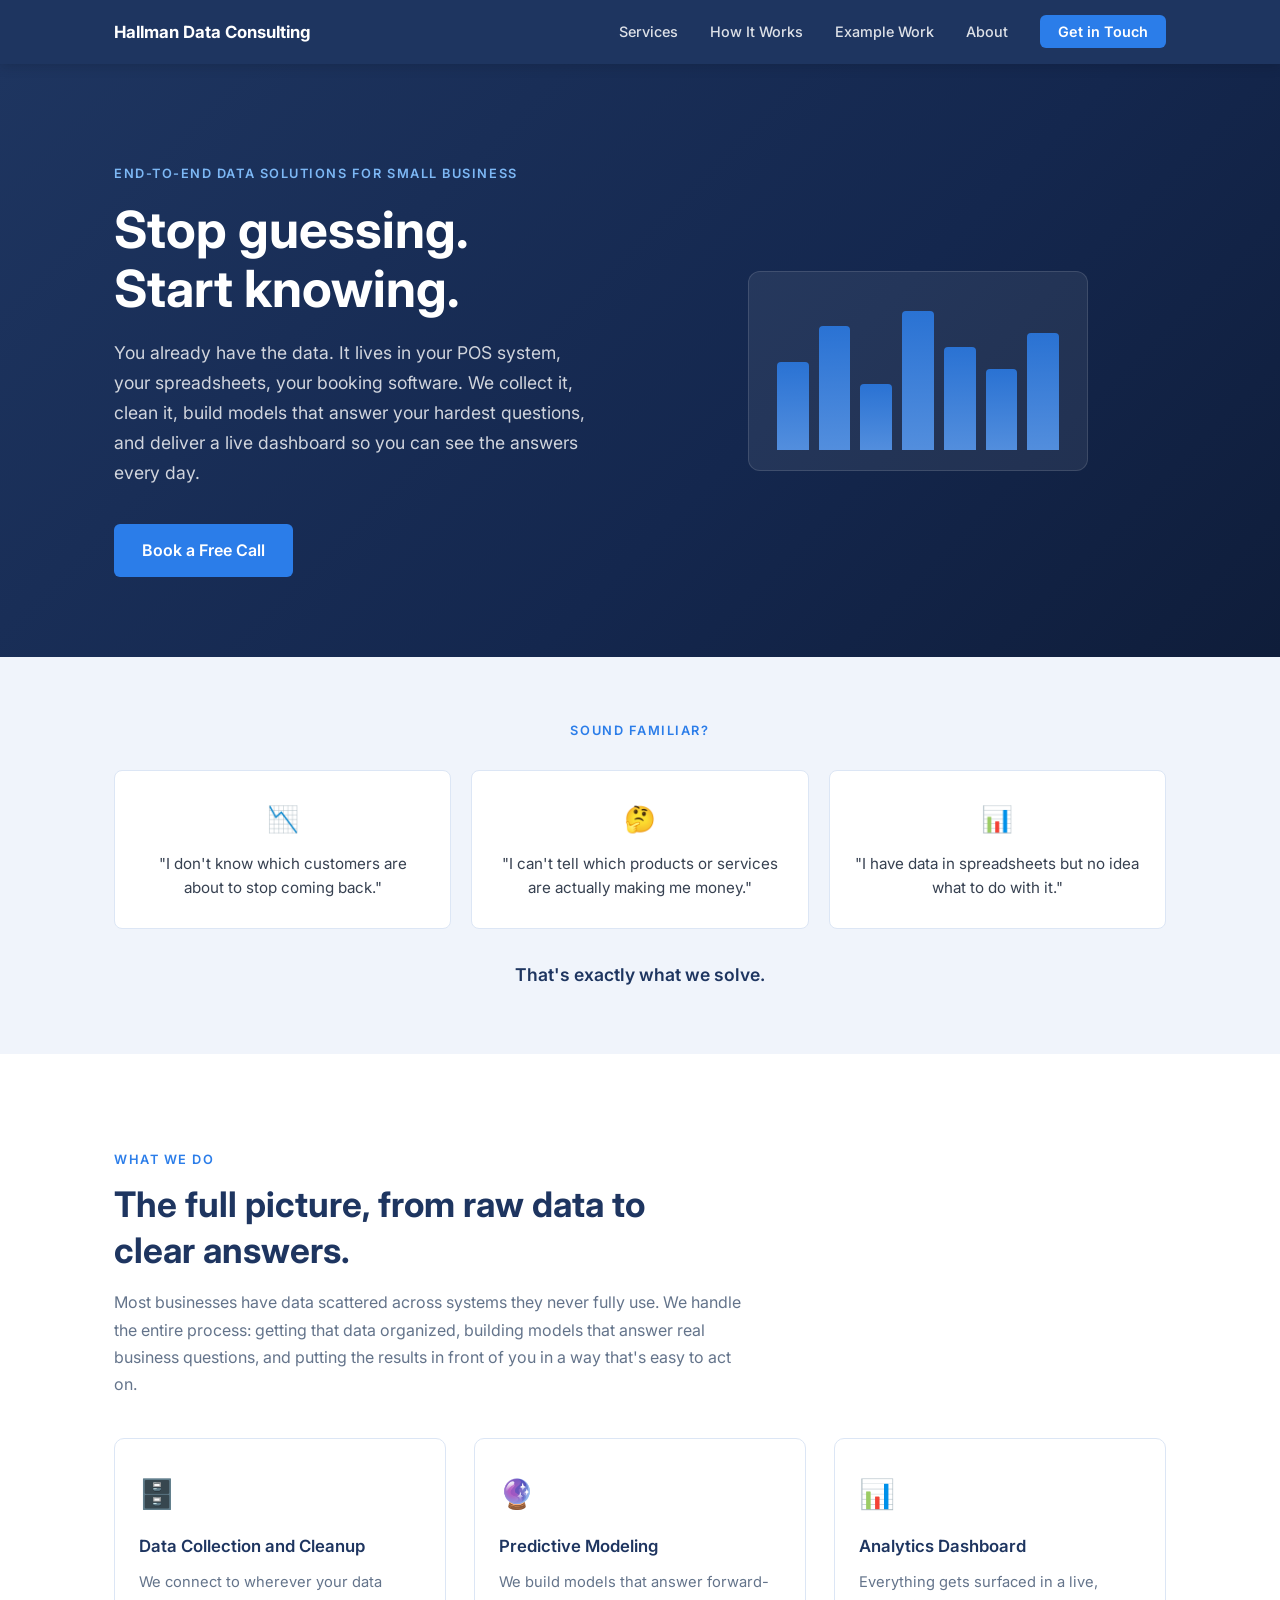
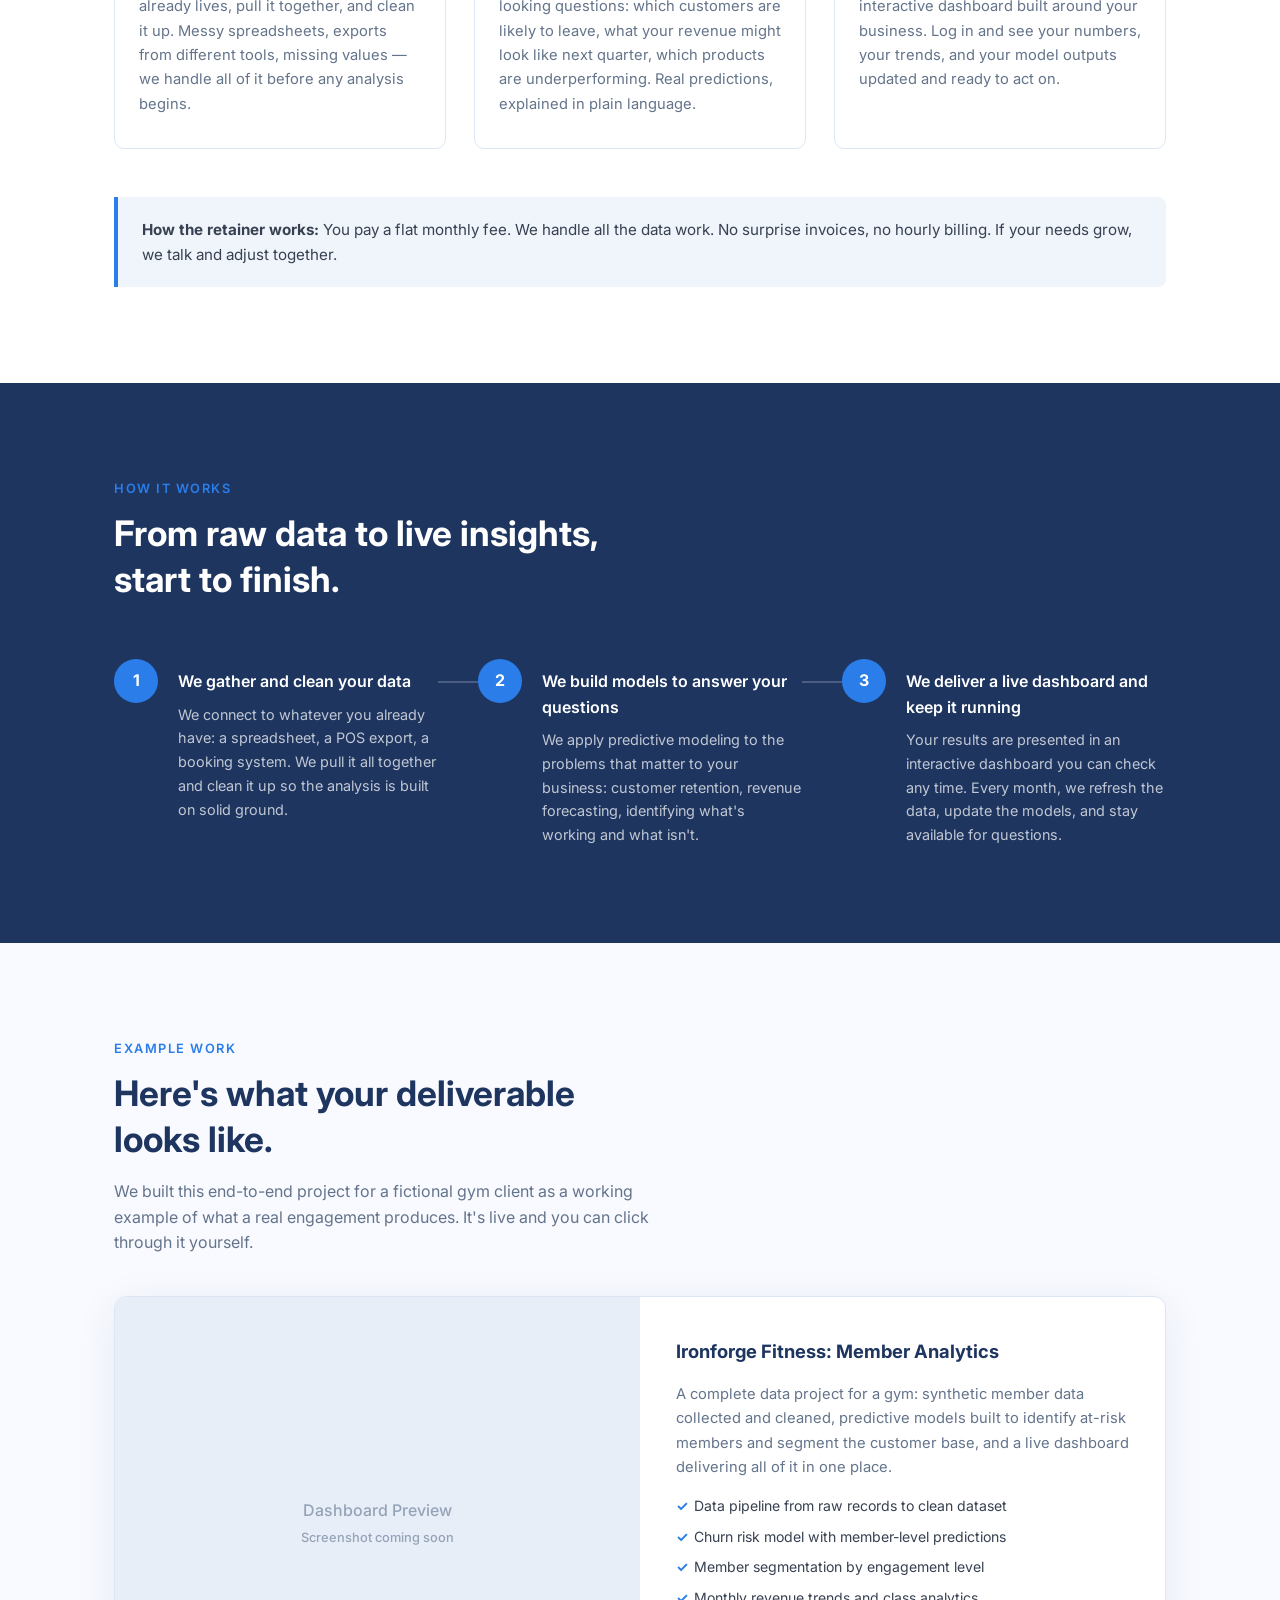
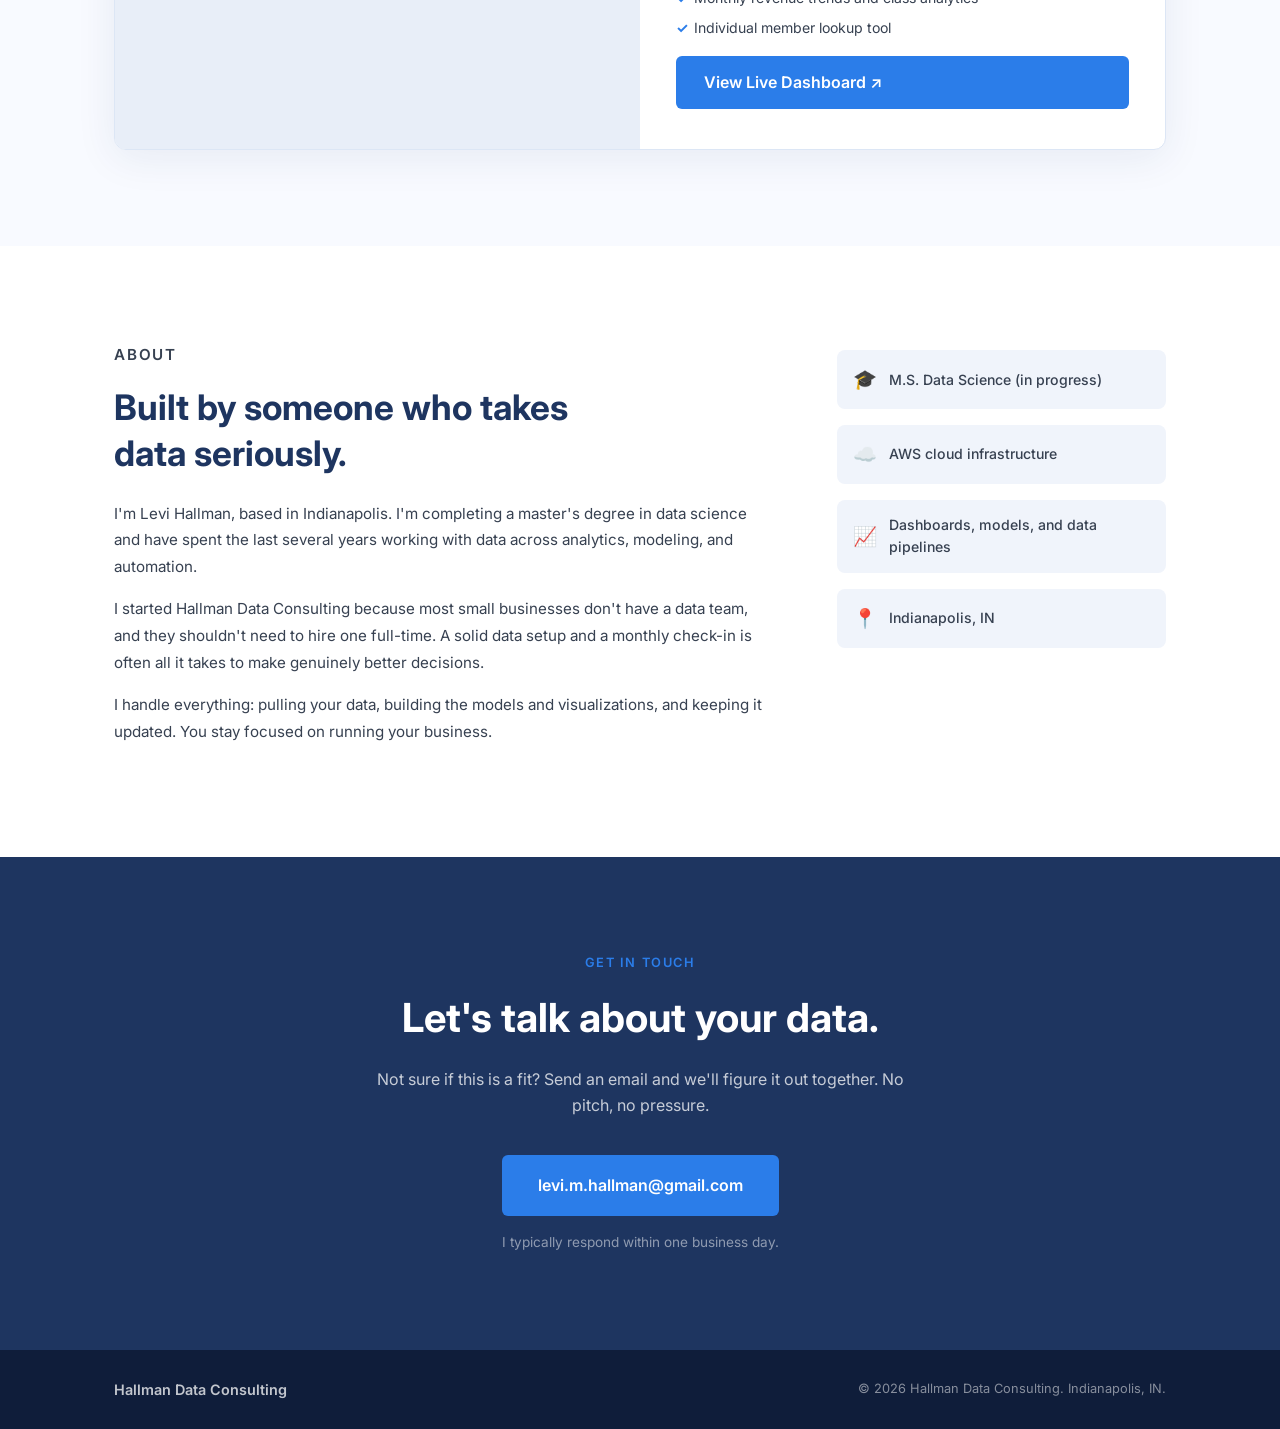
==== index.html @ 20e9d90d "website" ====
<!DOCTYPE html>
<html lang="en">
<head>
  <meta charset="UTF-8" />
  <meta name="viewport" content="width=device-width, initial-scale=1.0" />
  <meta name="description" content="Hallman Data Consulting helps small businesses collect, model, and visualize their data so they can make better decisions every day." />
  <meta property="og:title" content="Hallman Data Consulting" />
  <meta property="og:description" content="Custom dashboards and data insights for small businesses. Plain language. Real results." />
  <meta property="og:type" content="website" />
  <title>Hallman Data Consulting</title>
  <link rel="stylesheet" href="styles.css" />
  <link rel="preconnect" href="https://fonts.googleapis.com" />
  <link rel="preconnect" href="https://fonts.gstatic.com" crossorigin />
  <link href="https://fonts.googleapis.com/css2?family=Inter:wght@400;500;600;700&display=swap" rel="stylesheet" />
</head>
<body>

  <!-- ========================
       NAV
  ========================= -->
  <header class="nav-header">
    <nav class="nav-inner container">
      <a href="#" class="nav-logo">Hallman Data Consulting</a>
      <button class="nav-toggle" aria-label="Toggle menu" aria-expanded="false">
        <span></span><span></span><span></span>
      </button>
      <ul class="nav-links">
        <li><a href="#what-we-do">Services</a></li>
        <li><a href="#how-it-works">How It Works</a></li>
        <li><a href="#demo">Example Work</a></li>
        <li><a href="#about">About</a></li>
        <li><a href="#contact" class="nav-cta">Get in Touch</a></li>
      </ul>
    </nav>
  </header>

  <main>

    <!-- ========================
         HERO
    ========================= -->
    <section class="hero">
      <div class="container hero-inner">
        <div class="hero-text">
          <p class="hero-eyebrow">End-to-End Data Solutions for Small Business</p>
          <h1>Stop guessing.<br />Start knowing.</h1>
          <p class="hero-sub">
            You already have the data. It lives in your POS system, your spreadsheets, your booking software.
            We collect it, clean it, build models that answer your hardest questions, and deliver a live dashboard so you can see the answers every day.
          </p>
          <a href="#contact" class="btn btn-primary">Book a Free Call</a>
        </div>
        <div class="hero-visual" aria-hidden="true">
          <div class="hero-card">
            <div class="hero-card-bar" style="--h: 60%"></div>
            <div class="hero-card-bar" style="--h: 85%"></div>
            <div class="hero-card-bar" style="--h: 45%"></div>
            <div class="hero-card-bar" style="--h: 95%"></div>
            <div class="hero-card-bar" style="--h: 70%"></div>
            <div class="hero-card-bar" style="--h: 55%"></div>
            <div class="hero-card-bar" style="--h: 80%"></div>
          </div>
        </div>
      </div>
    </section>

    <!-- ========================
         PAIN POINTS
    ========================= -->
    <section class="pain-points">
      <div class="container">
        <p class="section-label">Sound familiar?</p>
        <div class="pain-grid">
          <div class="pain-card">
            <span class="pain-icon">&#x1F4C9;</span>
            <p>"I don't know which customers are about to stop coming back."</p>
          </div>
          <div class="pain-card">
            <span class="pain-icon">&#x1F914;</span>
            <p>"I can't tell which products or services are actually making me money."</p>
          </div>
          <div class="pain-card">
            <span class="pain-icon">&#x1F4CA;</span>
            <p>"I have data in spreadsheets but no idea what to do with it."</p>
          </div>
        </div>
        <p class="pain-footer">That's exactly what we solve.</p>
      </div>
    </section>

    <!-- ========================
         WHAT WE DO
    ========================= -->
    <section class="what-we-do" id="what-we-do">
      <div class="container">
        <p class="section-label">What We Do</p>
        <h2>The full picture, from raw data to clear answers.</h2>
        <p class="section-intro">Most businesses have data scattered across systems they never fully use. We handle the entire process: getting that data organized, building models that answer real business questions, and putting the results in front of you in a way that's easy to act on.</p>
        <div class="service-grid">
          <div class="service-card">
            <div class="service-icon">&#x1F5C4;&#xFE0F;</div>
            <h3>Data Collection and Cleanup</h3>
            <p>We connect to wherever your data already lives, pull it together, and clean it up. Messy spreadsheets, exports from different tools, missing values — we handle all of it before any analysis begins.</p>
          </div>
          <div class="service-card">
            <div class="service-icon">&#x1F52E;</div>
            <h3>Predictive Modeling</h3>
            <p>We build models that answer forward-looking questions: which customers are likely to leave, what your revenue might look like next quarter, which products are underperforming. Real predictions, explained in plain language.</p>
          </div>
          <div class="service-card">
            <div class="service-icon">&#x1F4CA;</div>
            <h3>Analytics Dashboard</h3>
            <p>Everything gets surfaced in a live, interactive dashboard built around your business. Log in and see your numbers, your trends, and your model outputs updated and ready to act on.</p>
          </div>
        </div>
        <div class="retainer-callout">
          <p>
            <strong>How the retainer works:</strong> You pay a flat monthly fee. We handle all the data work. No surprise invoices, no hourly billing. If your needs grow, we talk and adjust together.
          </p>
        </div>
      </div>
    </section>

    <!-- ========================
         HOW IT WORKS
    ========================= -->
    <section class="how-it-works" id="how-it-works">
      <div class="container">
        <p class="section-label">How It Works</p>
        <h2>From raw data to live insights, start to finish.</h2>
        <div class="steps">
          <div class="step">
            <div class="step-number">1</div>
            <div class="step-content">
              <h3>We gather and clean your data</h3>
              <p>We connect to whatever you already have: a spreadsheet, a POS export, a booking system. We pull it all together and clean it up so the analysis is built on solid ground.</p>
            </div>
          </div>
          <div class="step-connector" aria-hidden="true"></div>
          <div class="step">
            <div class="step-number">2</div>
            <div class="step-content">
              <h3>We build models to answer your questions</h3>
              <p>We apply predictive modeling to the problems that matter to your business: customer retention, revenue forecasting, identifying what's working and what isn't.</p>
            </div>
          </div>
          <div class="step-connector" aria-hidden="true"></div>
          <div class="step">
            <div class="step-number">3</div>
            <div class="step-content">
              <h3>We deliver a live dashboard and keep it running</h3>
              <p>Your results are presented in an interactive dashboard you can check any time. Every month, we refresh the data, update the models, and stay available for questions.</p>
            </div>
          </div>
        </div>
      </div>
    </section>

    <!-- ========================
         DEMO
    ========================= -->
    <section class="demo" id="demo">
      <div class="container">
        <p class="section-label">Example Work</p>
        <h2>Here's what your deliverable looks like.</h2>
        <p class="demo-intro">
          We built this end-to-end project for a fictional gym client as a working example of what a real engagement produces. It's live and you can click through it yourself.
        </p>
        <div class="demo-card">
          <div class="demo-preview">
            <!-- Replace with actual screenshot: <img src="assets/ironforge-screenshot.png" alt="Ironforge Fitness dashboard screenshot" /> -->
            <div class="demo-placeholder">
              <p>Dashboard Preview</p>
              <p class="demo-placeholder-sub">Screenshot coming soon</p>
            </div>
          </div>
          <div class="demo-details">
            <h3>Ironforge Fitness: Member Analytics</h3>
            <p>A complete data project for a gym: synthetic member data collected and cleaned, predictive models built to identify at-risk members and segment the customer base, and a live dashboard delivering all of it in one place.</p>
            <ul class="demo-features">
              <li>Data pipeline from raw records to clean dataset</li>
              <li>Churn risk model with member-level predictions</li>
              <li>Member segmentation by engagement level</li>
              <li>Monthly revenue trends and class analytics</li>
              <li>Individual member lookup tool</li>
            </ul>
            <a href="http://18.214.89.223:8501" target="_blank" rel="noopener noreferrer" class="btn btn-primary">View Live Dashboard &#x2197;</a>
          </div>
        </div>
      </div>
    </section>

    <!-- ========================
         ABOUT
    ========================= -->
    <section class="about" id="about">
      <div class="container about-inner">
        <div class="about-text">
          <p class="section-label">About</p>
          <h2>Built by someone who takes data seriously.</h2>
          <p>
            I'm Levi Hallman, based in Indianapolis. I'm completing a master's degree in data science and have spent the last several years working with data across analytics, modeling, and automation.
          </p>
          <p>
            I started Hallman Data Consulting because most small businesses don't have a data team, and they shouldn't need to hire one full-time. A solid data setup and a monthly check-in is often all it takes to make genuinely better decisions.
          </p>
          <p>
            I handle everything: pulling your data, building the models and visualizations, and keeping it updated. You stay focused on running your business.
          </p>
        </div>
        <div class="about-credentials">
          <div class="credential">
            <span class="credential-icon">&#x1F393;</span>
            <span>M.S. Data Science (in progress)</span>
          </div>
          <div class="credential">
            <span class="credential-icon">&#x2601;&#xFE0F;</span>
            <span>AWS cloud infrastructure</span>
          </div>
          <div class="credential">
            <span class="credential-icon">&#x1F4C8;</span>
            <span>Dashboards, models, and data pipelines</span>
          </div>
          <div class="credential">
            <span class="credential-icon">&#x1F4CD;</span>
            <span>Indianapolis, IN</span>
          </div>
        </div>
      </div>
    </section>

    <!-- ========================
         CONTACT
    ========================= -->
    <section class="contact" id="contact">
      <div class="container contact-inner">
        <p class="section-label">Get in Touch</p>
        <h2>Let's talk about your data.</h2>
        <p class="contact-sub">
          Not sure if this is a fit? Send an email and we'll figure it out together. No pitch, no pressure.
        </p>
        <a href="mailto:levi.m.hallman@gmail.com" class="btn btn-primary btn-large">levi.m.hallman@gmail.com</a>
        <p class="contact-note">I typically respond within one business day.</p>
      </div>
    </section>

  </main>

  <!-- ========================
       FOOTER
  ========================= -->
  <footer class="footer">
    <div class="container footer-inner">
      <p class="footer-logo">Hallman Data Consulting</p>
      <p class="footer-copy">&copy; 2026 Hallman Data Consulting. Indianapolis, IN.</p>
    </div>
  </footer>

  <script src="main.js"></script>
</body>
</html>
---- styles.css ----
/* ============================================
   HALLMAN DATA CONSULTING — STYLESHEET
   Palette:
     Navy:    #1e3560
     Blue:    #2b7de9
     Light:   #f0f4fb
     Gray:    #64748b
     White:   #ffffff
     Text:    #1a1a2e
============================================ */

/* ---------- RESET & BASE ---------- */

*, *::before, *::after {
  box-sizing: border-box;
  margin: 0;
  padding: 0;
}

html {
  scroll-behavior: smooth;
  font-size: 16px;
}

body {
  font-family: 'Inter', sans-serif;
  color: #1a1a2e;
  background: #ffffff;
  line-height: 1.6;
  -webkit-font-smoothing: antialiased;
}

img {
  display: block;
  max-width: 100%;
}

a {
  color: inherit;
  text-decoration: none;
}

ul {
  list-style: none;
}

/* ---------- UTILITIES ---------- */

.container {
  max-width: 1100px;
  margin: 0 auto;
  padding: 0 24px;
}

.section-label {
  font-size: 0.8rem;
  font-weight: 600;
  letter-spacing: 0.12em;
  text-transform: uppercase;
  color: #2b7de9;
  margin-bottom: 12px;
}

.btn {
  display: inline-block;
  padding: 14px 28px;
  border-radius: 6px;
  font-size: 1rem;
  font-weight: 600;
  cursor: pointer;
  transition: background 0.2s, transform 0.1s;
  border: none;
}

.btn-primary {
  background: #2b7de9;
  color: #ffffff;
}

.btn-primary:hover {
  background: #1a66d4;
  transform: translateY(-1px);
}

.btn-large {
  padding: 18px 36px;
  font-size: 1.1rem;
}

/* ---------- NAV ---------- */

.nav-header {
  position: sticky;
  top: 0;
  z-index: 100;
  background: #1e3560;
  box-shadow: 0 2px 12px rgba(0,0,0,0.15);
}

.nav-inner {
  display: flex;
  align-items: center;
  justify-content: space-between;
  height: 64px;
}

.nav-logo {
  font-size: 1.05rem;
  font-weight: 700;
  color: #ffffff;
  white-space: nowrap;
}

.nav-links {
  display: flex;
  align-items: center;
  gap: 32px;
}

.nav-links a {
  color: rgba(255,255,255,0.85);
  font-size: 0.9rem;
  font-weight: 500;
  transition: color 0.15s;
}

.nav-links a:hover {
  color: #ffffff;
}

.nav-cta {
  background: #2b7de9;
  color: #ffffff !important;
  padding: 8px 18px;
  border-radius: 6px;
  font-weight: 600 !important;
  transition: background 0.2s !important;
}

.nav-cta:hover {
  background: #1a66d4 !important;
}

.nav-toggle {
  display: none;
  flex-direction: column;
  gap: 5px;
  background: none;
  border: none;
  cursor: pointer;
  padding: 4px;
}

.nav-toggle span {
  display: block;
  width: 24px;
  height: 2px;
  background: #ffffff;
  border-radius: 2px;
  transition: all 0.25s;
}

/* ---------- HERO ---------- */

.hero {
  background: linear-gradient(135deg, #1e3560 0%, #14274e 60%, #0f1d3a 100%);
  color: #ffffff;
  padding: 100px 0 80px;
}

.hero-inner {
  display: grid;
  grid-template-columns: 1fr 1fr;
  align-items: center;
  gap: 60px;
}

.hero-eyebrow {
  font-size: 0.8rem;
  font-weight: 600;
  letter-spacing: 0.12em;
  text-transform: uppercase;
  color: #7db8f5;
  margin-bottom: 16px;
}

.hero h1 {
  font-size: clamp(2.2rem, 4vw, 3.2rem);
  font-weight: 700;
  line-height: 1.15;
  margin-bottom: 20px;
}

.hero-sub {
  font-size: 1.1rem;
  line-height: 1.7;
  color: rgba(255,255,255,0.8);
  margin-bottom: 36px;
  max-width: 480px;
}

/* Hero chart illustration */
.hero-visual {
  display: flex;
  justify-content: center;
}

.hero-card {
  background: rgba(255,255,255,0.07);
  border: 1px solid rgba(255,255,255,0.12);
  border-radius: 12px;
  padding: 32px 28px 20px;
  width: 100%;
  max-width: 340px;
  display: flex;
  align-items: flex-end;
  gap: 10px;
  height: 200px;
}

.hero-card-bar {
  flex: 1;
  height: var(--h);
  background: linear-gradient(180deg, #2b7de9 0%, #5b9ef5 100%);
  border-radius: 4px 4px 0 0;
  opacity: 0.85;
}

/* ---------- PAIN POINTS ---------- */

.pain-points {
  background: #f0f4fb;
  padding: 64px 0;
  text-align: center;
}

.pain-points .section-label {
  margin-bottom: 28px;
}

.pain-grid {
  display: grid;
  grid-template-columns: repeat(3, 1fr);
  gap: 20px;
  margin-bottom: 32px;
}

.pain-card {
  background: #ffffff;
  border-radius: 8px;
  padding: 28px 24px;
  border: 1px solid #dce6f5;
  font-size: 0.95rem;
  line-height: 1.6;
  color: #374151;
}

.pain-icon {
  display: block;
  font-size: 1.6rem;
  margin-bottom: 12px;
}

.pain-footer {
  font-size: 1.1rem;
  font-weight: 600;
  color: #1e3560;
}

/* ---------- WHAT WE DO ---------- */

.what-we-do {
  padding: 96px 0;
}

.section-intro {
  font-size: 1rem;
  color: #64748b;
  line-height: 1.7;
  max-width: 640px;
  margin-bottom: 40px;
}

.what-we-do h2 {
  font-size: clamp(1.6rem, 3vw, 2.2rem);
  font-weight: 700;
  color: #1e3560;
  max-width: 600px;
  line-height: 1.3;
  margin-bottom: 16px;
}

.service-grid {
  display: grid;
  grid-template-columns: repeat(3, 1fr);
  gap: 28px;
  margin-bottom: 48px;
}

.service-card {
  border: 1px solid #dce6f5;
  border-radius: 10px;
  padding: 32px 24px;
  background: #ffffff;
  transition: box-shadow 0.2s, transform 0.2s;
}

.service-card:hover {
  box-shadow: 0 8px 32px rgba(30, 53, 96, 0.1);
  transform: translateY(-3px);
}

.service-icon {
  font-size: 1.8rem;
  margin-bottom: 16px;
}

.service-card h3 {
  font-size: 1.05rem;
  font-weight: 600;
  color: #1e3560;
  margin-bottom: 10px;
}

.service-card p {
  font-size: 0.92rem;
  color: #64748b;
  line-height: 1.65;
}

.retainer-callout {
  background: #f0f4fb;
  border-left: 4px solid #2b7de9;
  border-radius: 0 8px 8px 0;
  padding: 20px 24px;
}

.retainer-callout p {
  font-size: 0.95rem;
  color: #374151;
  line-height: 1.65;
}

/* ---------- HOW IT WORKS ---------- */

.how-it-works {
  background: #1e3560;
  color: #ffffff;
  padding: 96px 0;
}

.how-it-works h2 {
  font-size: clamp(1.6rem, 3vw, 2.2rem);
  font-weight: 700;
  max-width: 520px;
  line-height: 1.3;
  margin-bottom: 56px;
}

.steps {
  display: flex;
  align-items: flex-start;
  gap: 0;
}

.step {
  flex: 1;
  display: flex;
  gap: 20px;
  align-items: flex-start;
}

.step-connector {
  width: 40px;
  flex-shrink: 0;
  margin-top: 22px;
  height: 2px;
  background: rgba(255,255,255,0.2);
}

.step-number {
  flex-shrink: 0;
  width: 44px;
  height: 44px;
  border-radius: 50%;
  background: #2b7de9;
  color: #ffffff;
  display: flex;
  align-items: center;
  justify-content: center;
  font-size: 1rem;
  font-weight: 700;
}

.step-content h3 {
  font-size: 1rem;
  font-weight: 600;
  margin-bottom: 8px;
  margin-top: 10px;
}

.step-content p {
  font-size: 0.9rem;
  color: rgba(255,255,255,0.72);
  line-height: 1.65;
}

/* ---------- DEMO ---------- */

.demo {
  padding: 96px 0;
  background: #f8faff;
}

.demo h2 {
  font-size: clamp(1.6rem, 3vw, 2.2rem);
  font-weight: 700;
  color: #1e3560;
  max-width: 540px;
  line-height: 1.3;
  margin-bottom: 16px;
}

.demo-intro {
  color: #64748b;
  font-size: 1rem;
  margin-bottom: 40px;
  max-width: 540px;
}

.demo-card {
  background: #ffffff;
  border: 1px solid #dce6f5;
  border-radius: 12px;
  overflow: hidden;
  display: grid;
  grid-template-columns: 1fr 1fr;
  box-shadow: 0 8px 40px rgba(30, 53, 96, 0.08);
}

.demo-preview {
  background: #e8eef8;
  min-height: 320px;
  display: flex;
  align-items: center;
  justify-content: center;
}

.demo-placeholder {
  text-align: center;
  color: #94a3b8;
}

.demo-placeholder p {
  font-size: 1rem;
  font-weight: 500;
}

.demo-placeholder-sub {
  font-size: 0.8rem !important;
  margin-top: 4px;
}

.demo-details {
  padding: 40px 36px;
  display: flex;
  flex-direction: column;
  gap: 16px;
}

.demo-details h3 {
  font-size: 1.15rem;
  font-weight: 700;
  color: #1e3560;
}

.demo-details p {
  font-size: 0.92rem;
  color: #64748b;
  line-height: 1.65;
}

.demo-features {
  display: flex;
  flex-direction: column;
  gap: 8px;
}

.demo-features li {
  font-size: 0.88rem;
  color: #374151;
  padding-left: 18px;
  position: relative;
}

.demo-features li::before {
  content: '✓';
  position: absolute;
  left: 0;
  color: #2b7de9;
  font-weight: 700;
}

/* ---------- ABOUT ---------- */

.about {
  padding: 96px 0;
}

.about-inner {
  display: grid;
  grid-template-columns: 2fr 1fr;
  gap: 64px;
  align-items: start;
}

.about h2 {
  font-size: clamp(1.6rem, 3vw, 2.2rem);
  font-weight: 700;
  color: #1e3560;
  max-width: 480px;
  line-height: 1.3;
  margin-bottom: 24px;
}

.about-text p {
  font-size: 0.95rem;
  color: #374151;
  line-height: 1.75;
  margin-bottom: 16px;
}

.about-credentials {
  display: flex;
  flex-direction: column;
  gap: 16px;
  padding-top: 8px;
}

.credential {
  display: flex;
  align-items: center;
  gap: 12px;
  background: #f0f4fb;
  border-radius: 8px;
  padding: 14px 16px;
  font-size: 0.88rem;
  color: #374151;
  font-weight: 500;
}

.credential-icon {
  font-size: 1.2rem;
  flex-shrink: 0;
}

/* ---------- CONTACT ---------- */

.contact {
  background: #1e3560;
  color: #ffffff;
  padding: 96px 0;
  text-align: center;
}

.contact-inner {
  max-width: 580px;
}

.contact h2 {
  font-size: clamp(1.8rem, 3.5vw, 2.5rem);
  font-weight: 700;
  margin-bottom: 16px;
}

.contact-sub {
  font-size: 1rem;
  color: rgba(255,255,255,0.75);
  margin-bottom: 36px;
  line-height: 1.65;
}

.contact .btn-primary {
  background: #2b7de9;
  font-size: 1rem;
}

.contact-note {
  margin-top: 16px;
  font-size: 0.85rem;
  color: rgba(255,255,255,0.5);
}

/* ---------- FOOTER ---------- */

.footer {
  background: #0f1d3a;
  color: rgba(255,255,255,0.5);
  padding: 28px 0;
}

.footer-inner {
  display: flex;
  align-items: center;
  justify-content: space-between;
}

.footer-logo {
  font-size: 0.9rem;
  font-weight: 600;
  color: rgba(255,255,255,0.75);
}

.footer-copy {
  font-size: 0.8rem;
}

/* ============================================
   RESPONSIVE
============================================ */

@media (max-width: 900px) {
  .hero-inner {
    grid-template-columns: 1fr;
  }

  .hero-visual {
    display: none;
  }

  .pain-grid {
    grid-template-columns: 1fr;
  }

  .service-grid {
    grid-template-columns: 1fr;
  }

  .steps {
    flex-direction: column;
    gap: 32px;
  }

  .step-connector {
    display: none;
  }

  .demo-card {
    grid-template-columns: 1fr;
  }

  .about-inner {
    grid-template-columns: 1fr;
  }

  .about-credentials {
    flex-direction: row;
    flex-wrap: wrap;
  }

  .credential {
    flex: 1 1 calc(50% - 8px);
  }

  .footer-inner {
    flex-direction: column;
    gap: 8px;
    text-align: center;
  }
}

@media (max-width: 640px) {
  .nav-links {
    display: none;
    flex-direction: column;
    align-items: flex-start;
    gap: 0;
    position: absolute;
    top: 64px;
    left: 0;
    right: 0;
    background: #1e3560;
    padding: 16px 0;
    border-top: 1px solid rgba(255,255,255,0.1);
  }

  .nav-links.open {
    display: flex;
  }

  .nav-links li {
    width: 100%;
  }

  .nav-links a {
    display: block;
    padding: 12px 24px;
    font-size: 1rem;
  }

  .nav-cta {
    margin: 8px 24px;
    border-radius: 6px;
    padding: 10px 24px !important;
    text-align: center;
  }

  .nav-toggle {
    display: flex;
  }

  .nav-header {
    position: relative;
  }

  .hero {
    padding: 64px 0 56px;
  }

  .what-we-do,
  .how-it-works,
  .demo,
  .about,
  .contact {
    padding: 64px 0;
  }

  .credential {
    flex: 1 1 100%;
  }
}
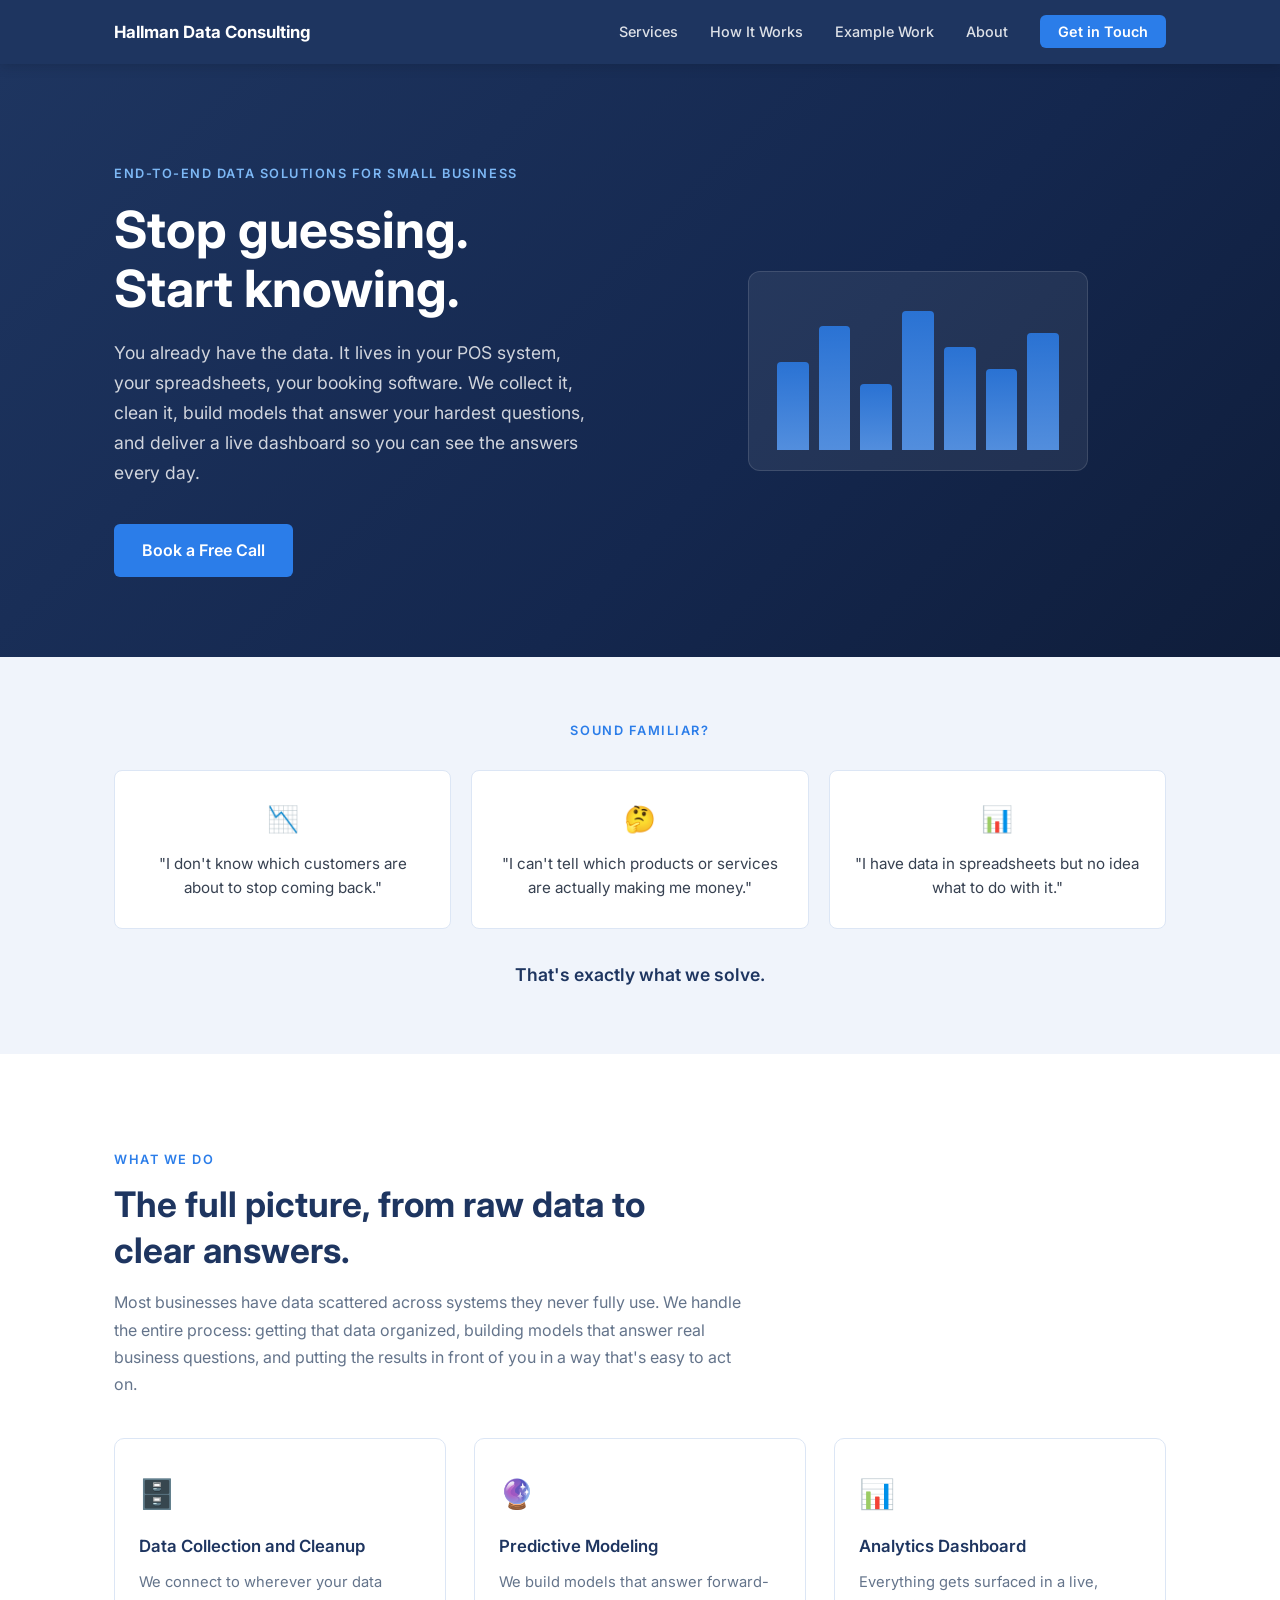
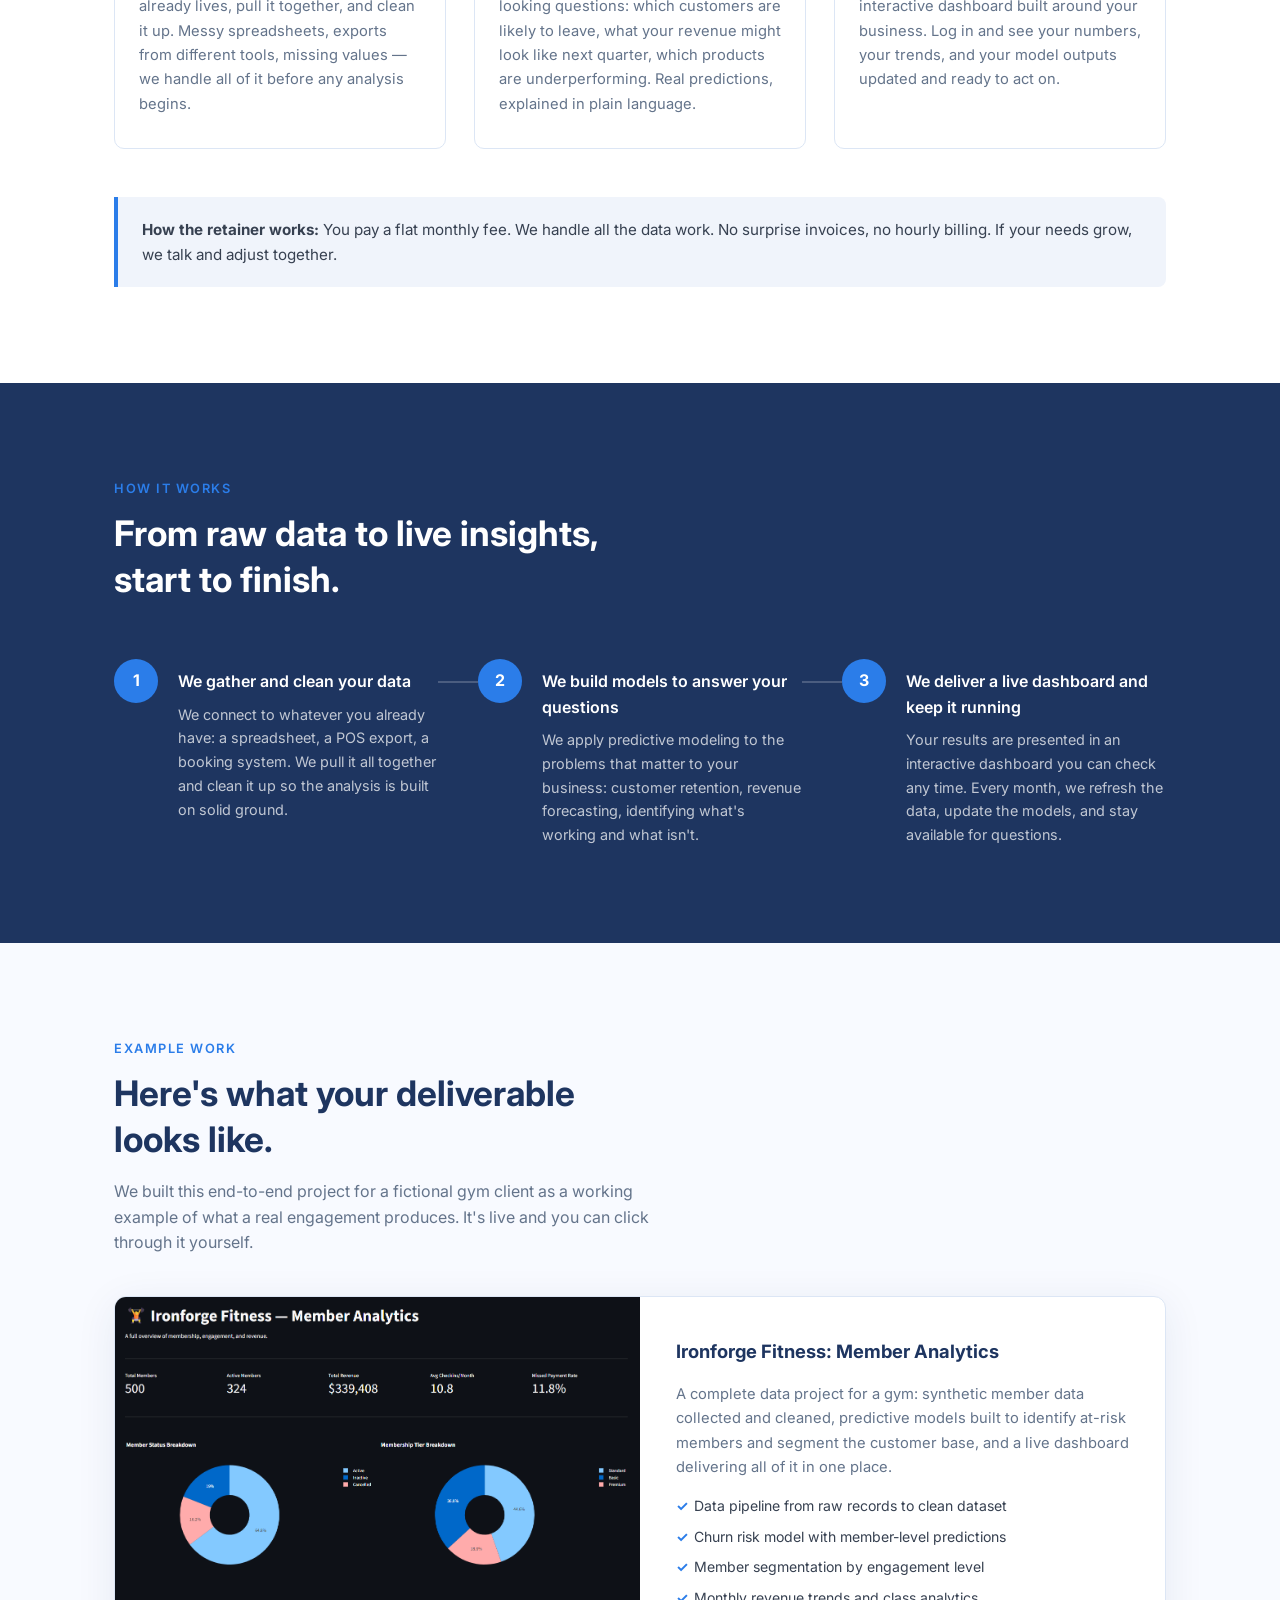
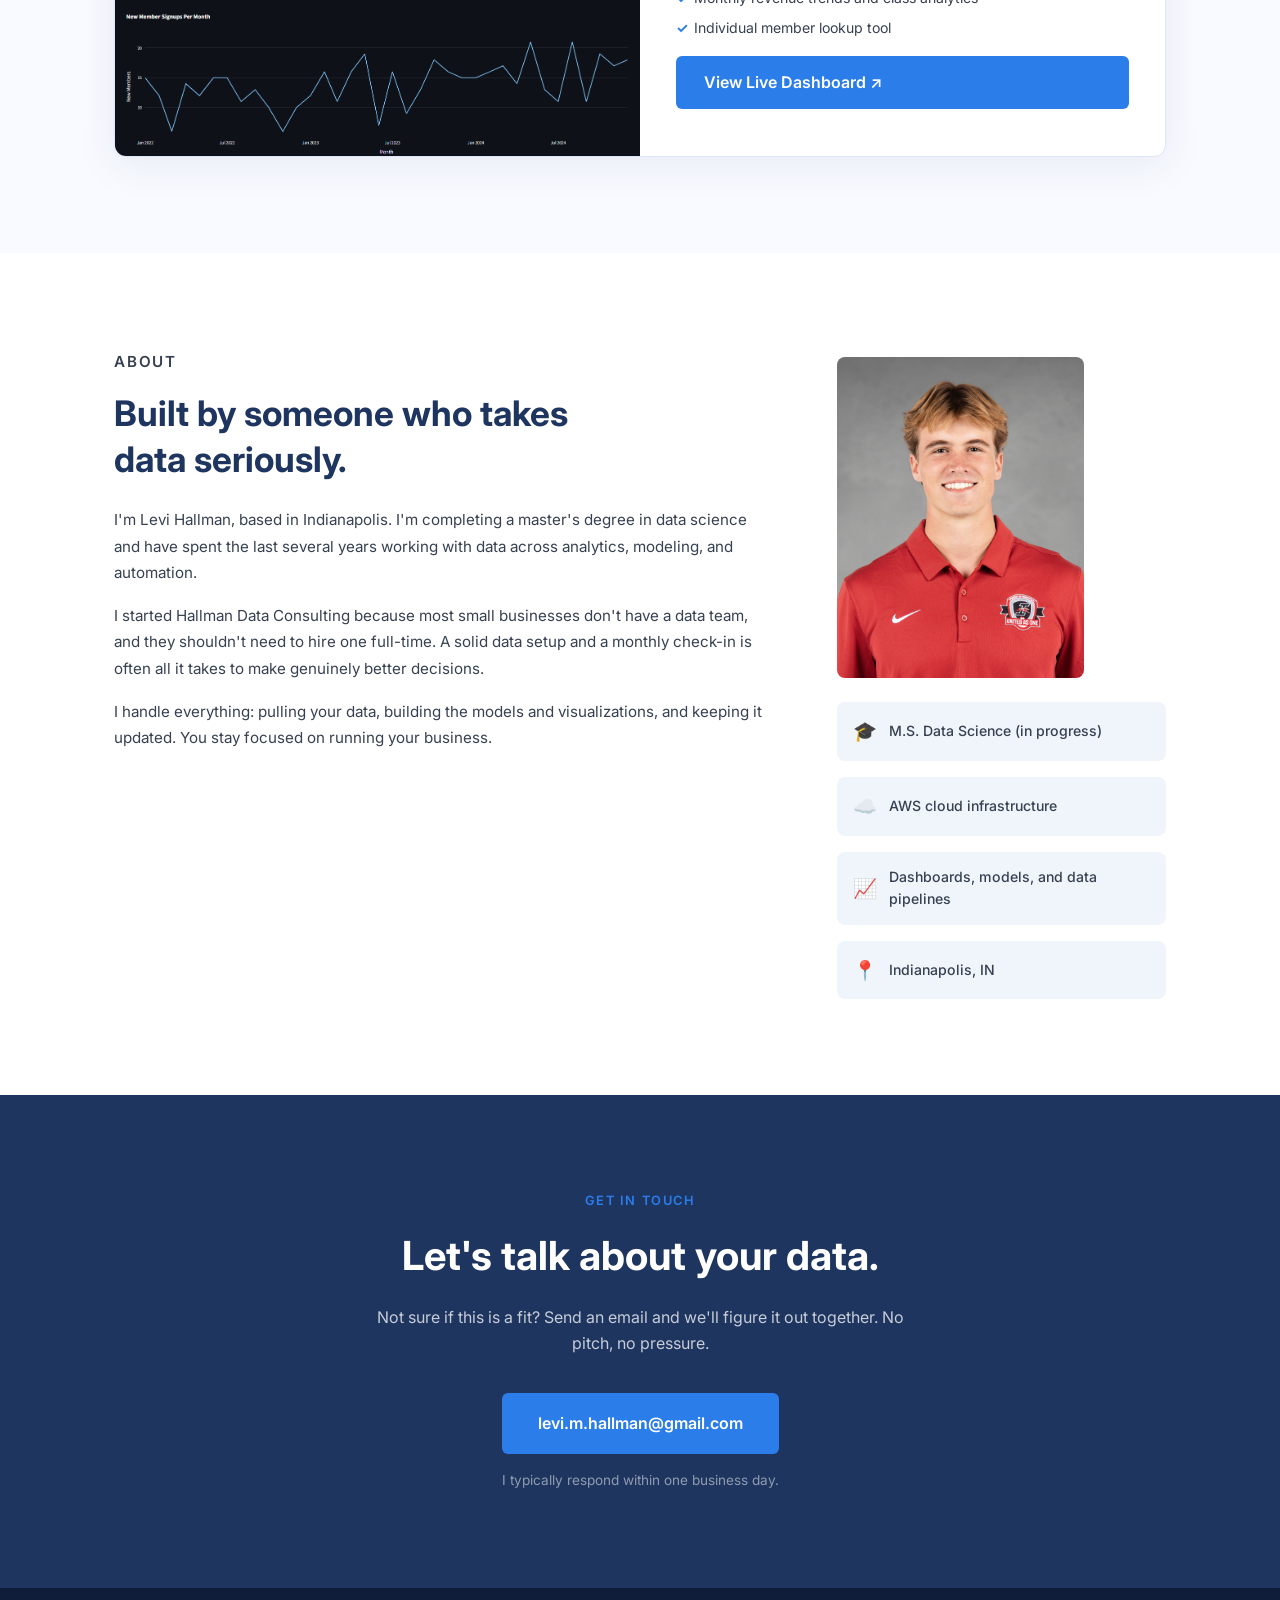
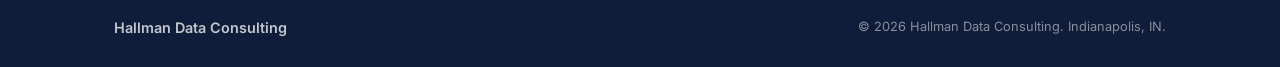
==== commit 2c3134b8: "Add dashboard screenshot and headshot; update Ironforge link" ====
--- a/index.html
+++ b/index.html
@@ -168,11 +168,7 @@
         </p>
         <div class="demo-card">
           <div class="demo-preview">
-            <!-- Replace with actual screenshot: <img src="assets/ironforge-screenshot.png" alt="Ironforge Fitness dashboard screenshot" /> -->
-            <div class="demo-placeholder">
-              <p>Dashboard Preview</p>
-              <p class="demo-placeholder-sub">Screenshot coming soon</p>
-            </div>
+            <img src="assets/ironforgedashscreenshot.png" alt="Ironforge Fitness Member Analytics dashboard screenshot" />
           </div>
           <div class="demo-details">
             <h3>Ironforge Fitness: Member Analytics</h3>
@@ -184,7 +180,7 @@
               <li>Monthly revenue trends and class analytics</li>
               <li>Individual member lookup tool</li>
             </ul>
-            <a href="http://18.214.89.223:8501" target="_blank" rel="noopener noreferrer" class="btn btn-primary">View Live Dashboard &#x2197;</a>
+            <a href="https://ironforge.hallmandata.com" target="_blank" rel="noopener noreferrer" class="btn btn-primary">View Live Dashboard &#x2197;</a>
           </div>
         </div>
       </div>
@@ -209,6 +205,7 @@
           </p>
         </div>
         <div class="about-credentials">
+          <img src="assets/headshot.jpeg" alt="Levi Hallman" class="about-photo" />
           <div class="credential">
             <span class="credential-icon">&#x1F393;</span>
             <span>M.S. Data Science (in progress)</span>
--- a/styles.css
+++ b/styles.css
@@ -535,6 +535,13 @@
   flex-direction: column;
   gap: 16px;
   padding-top: 8px;
+}
+
+.about-photo {
+  width: 75%;
+  border-radius: 8px;
+  object-fit: cover;
+  margin-bottom: 8px;
 }
 
 .credential {
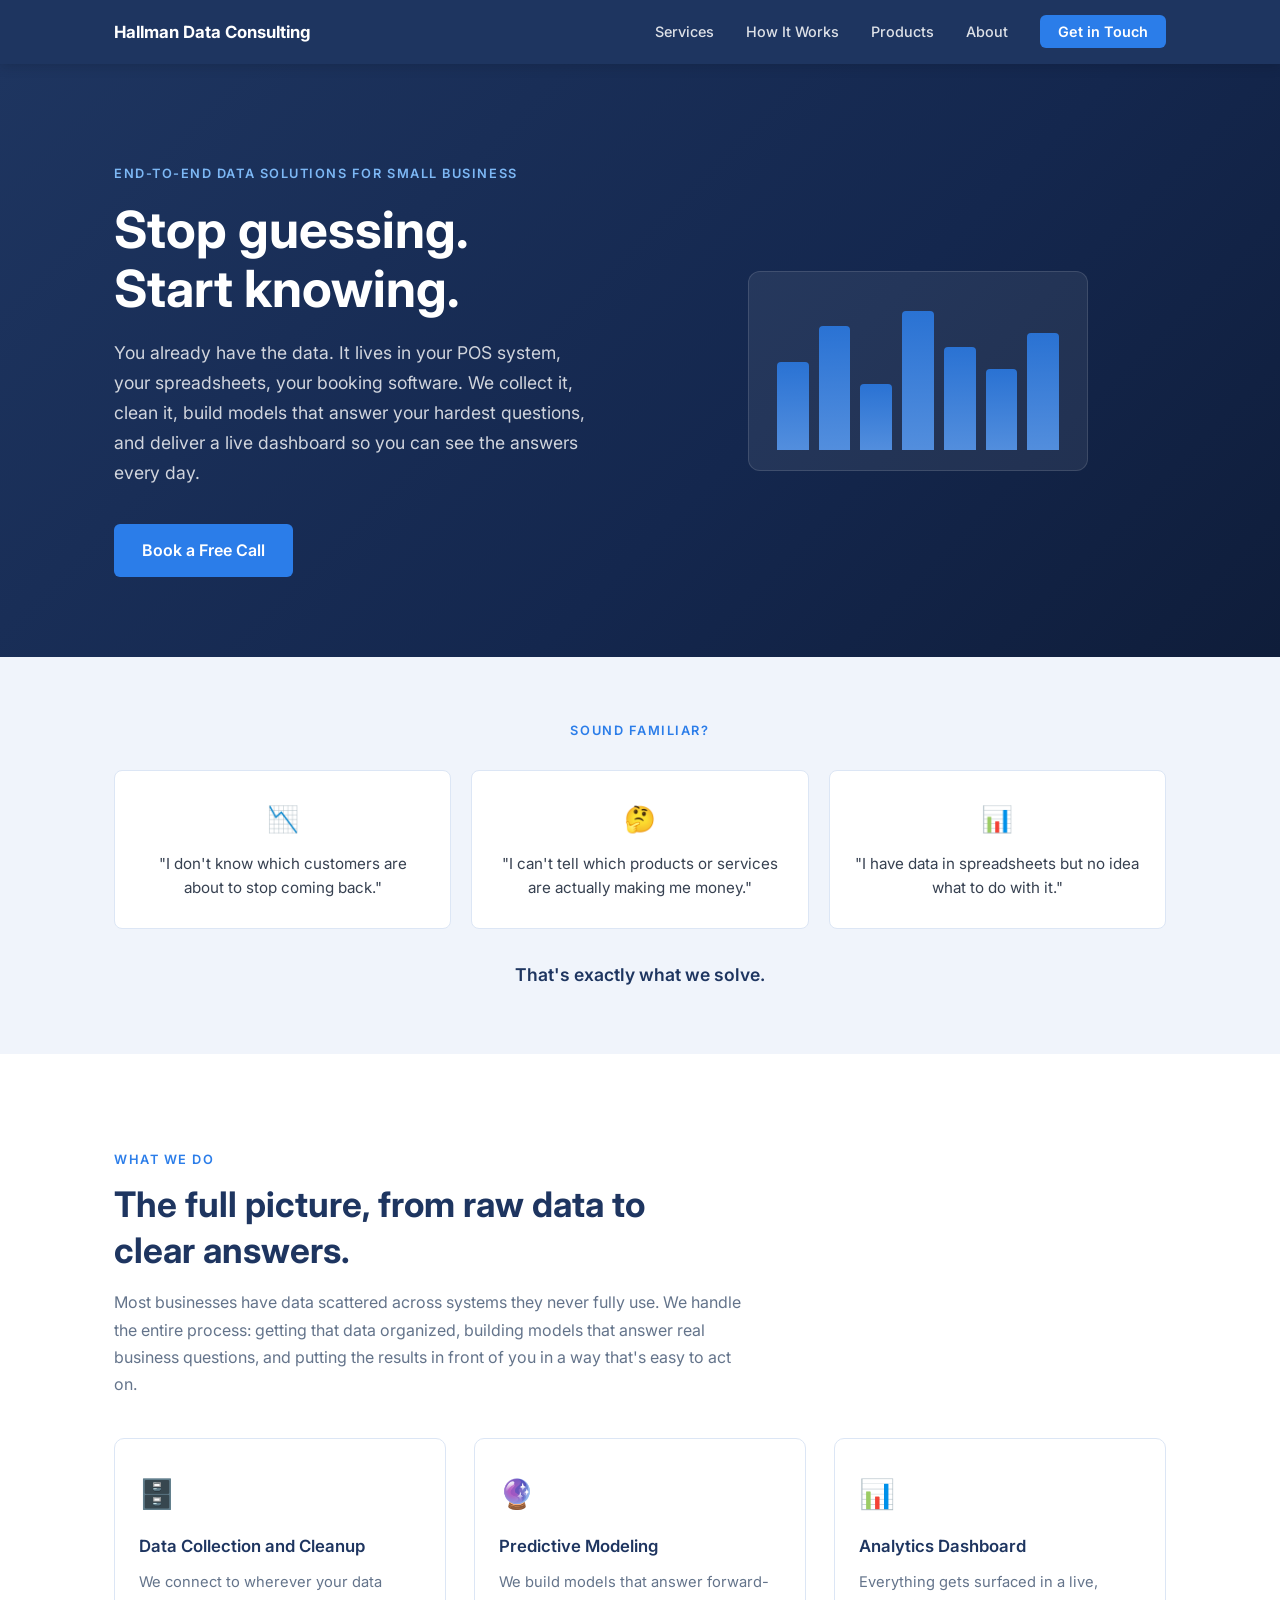
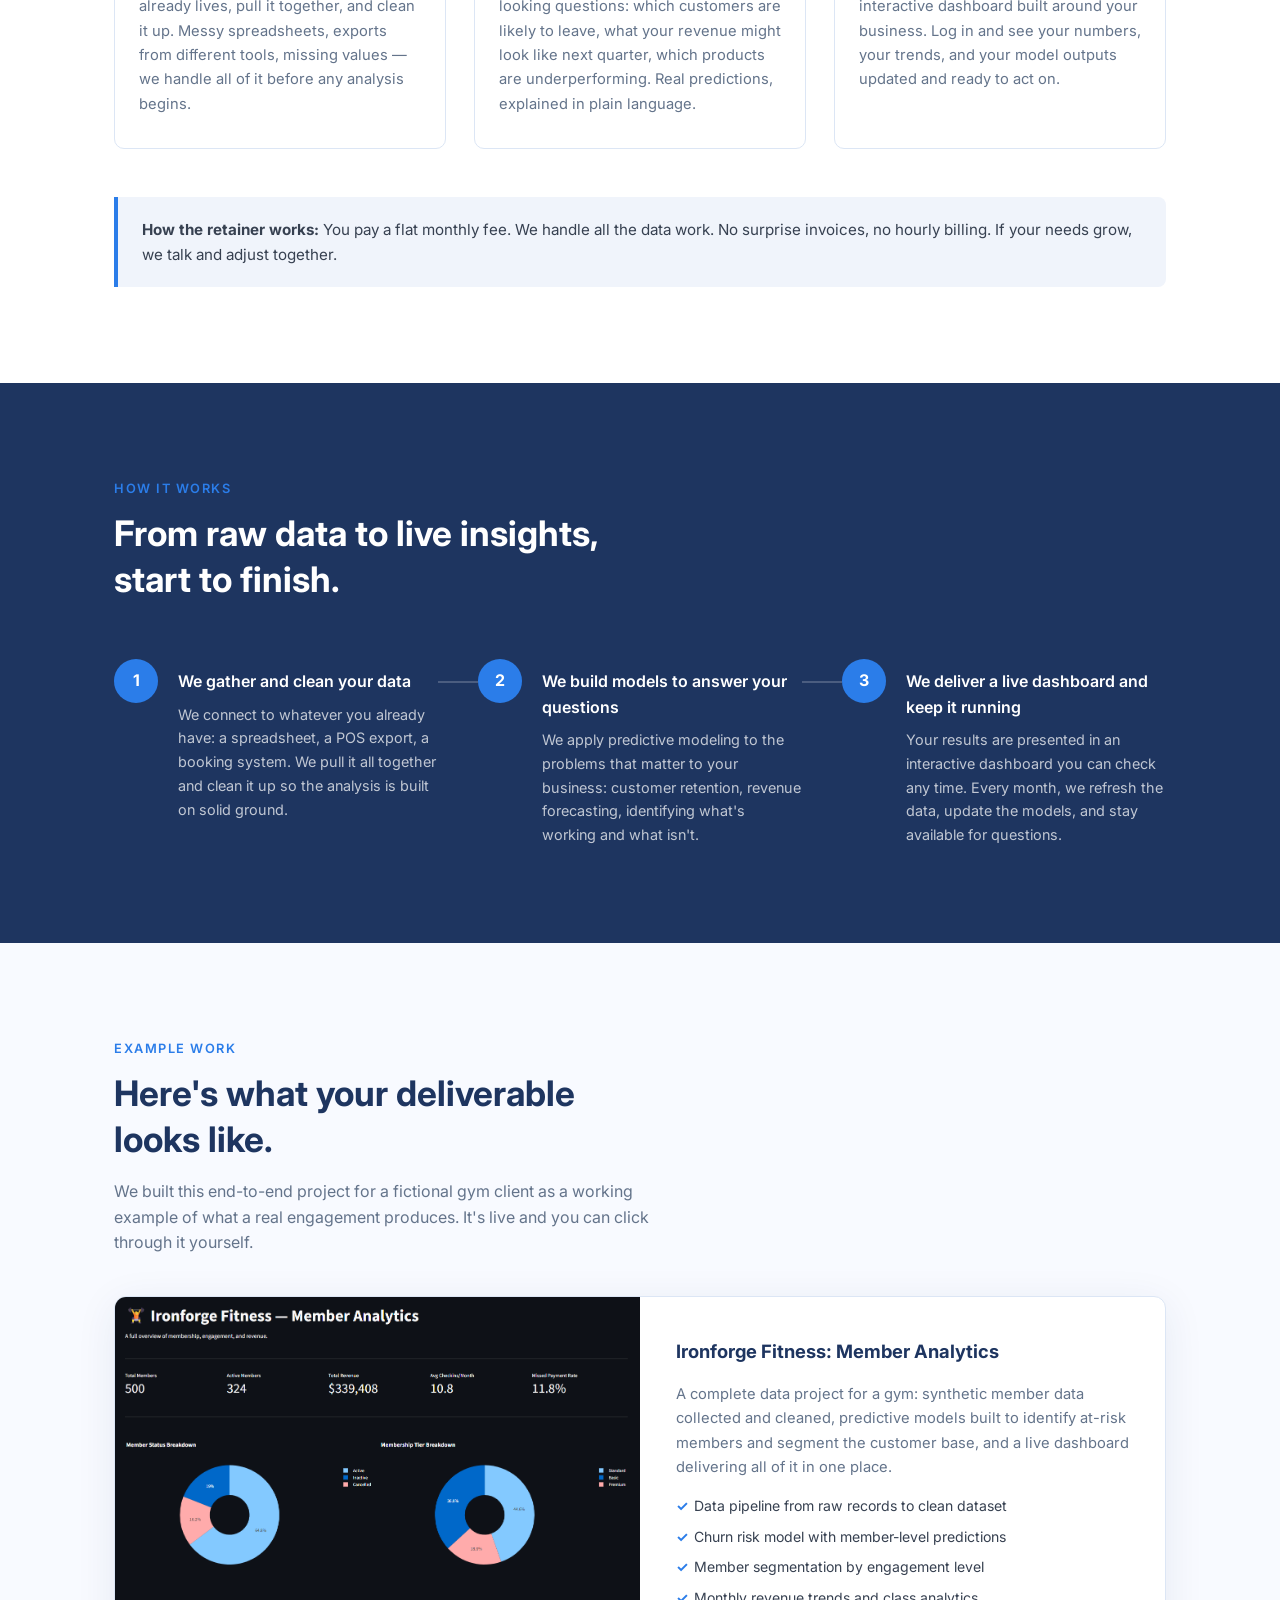
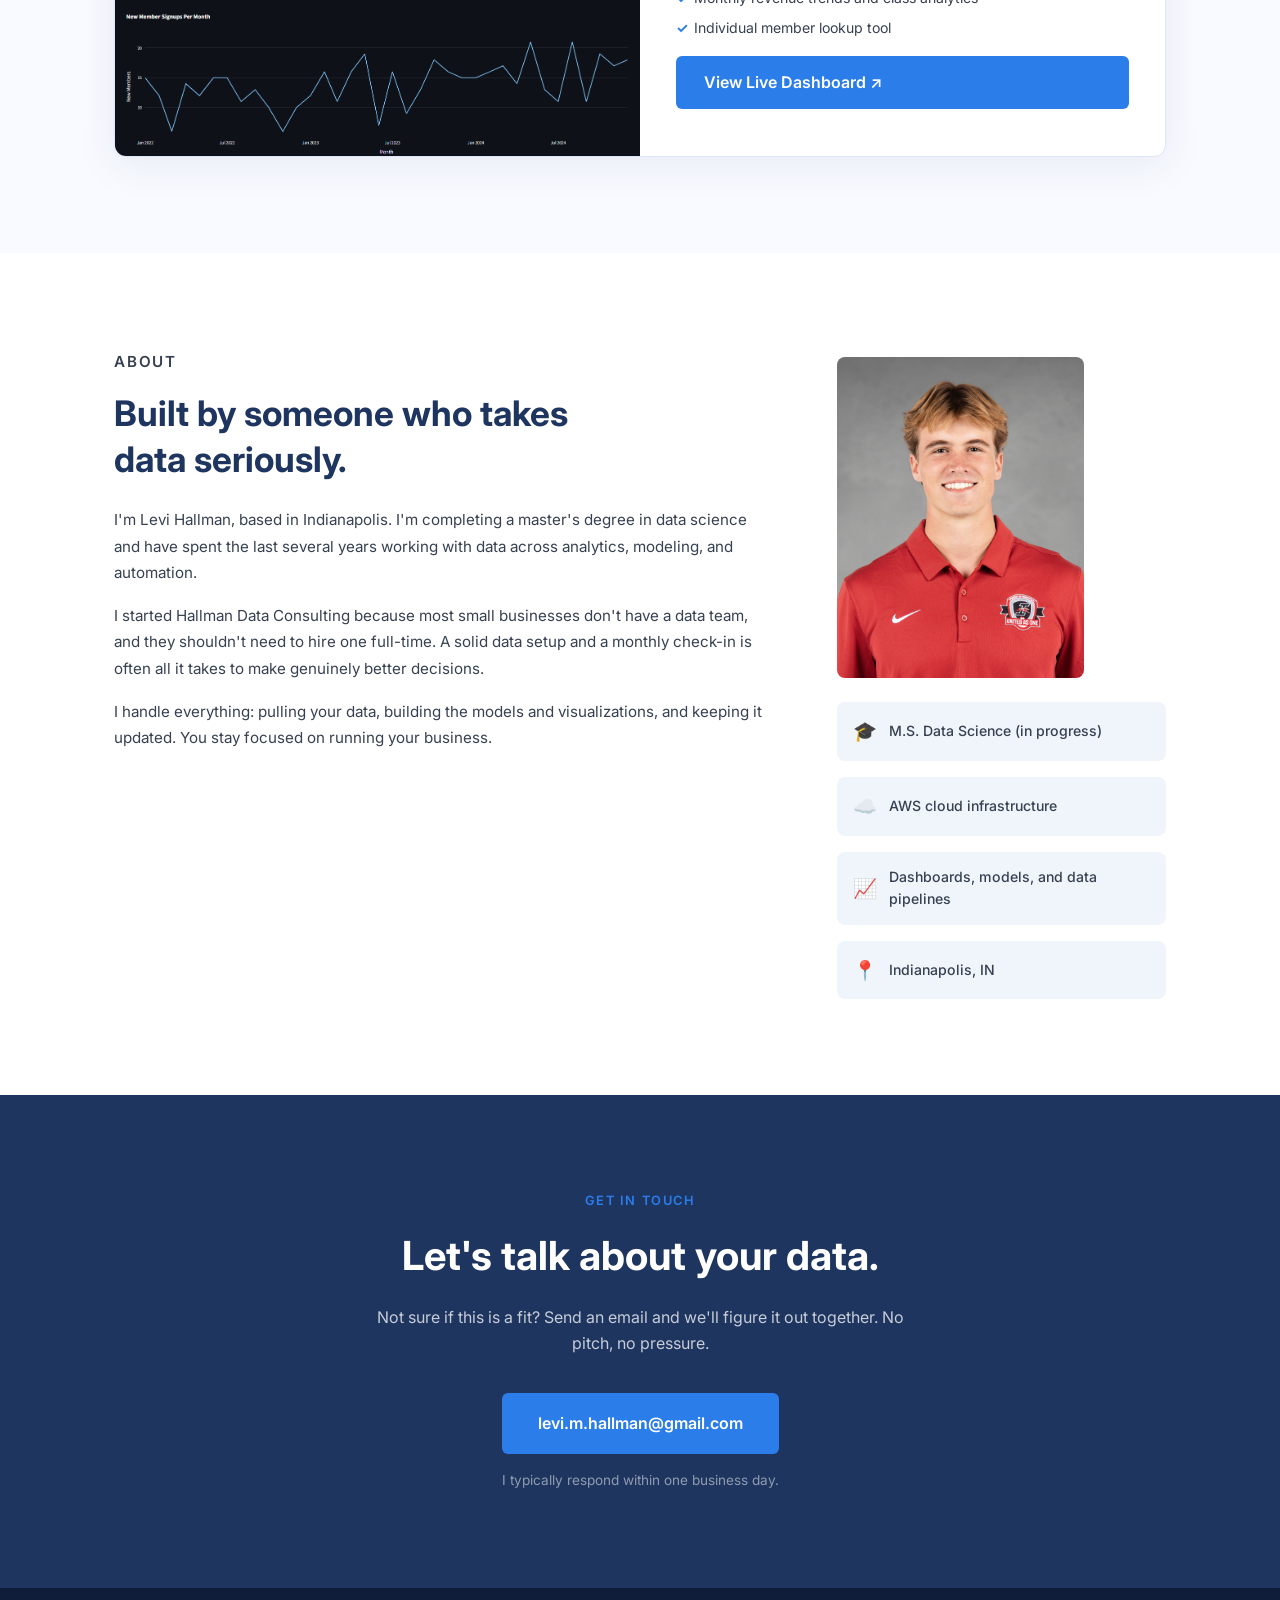
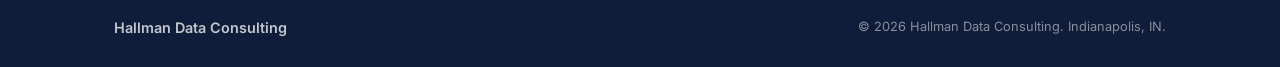
==== commit f71e5eb2: "Add Products page with analytics dashboard and sentiment intelligence" ====
--- a/index.html
+++ b/index.html
@@ -27,7 +27,7 @@
       <ul class="nav-links">
         <li><a href="#what-we-do">Services</a></li>
         <li><a href="#how-it-works">How It Works</a></li>
-        <li><a href="#demo">Example Work</a></li>
+        <li><a href="products.html">Products</a></li>
         <li><a href="#about">About</a></li>
         <li><a href="#contact" class="nav-cta">Get in Touch</a></li>
       </ul>
--- a/styles.css
+++ b/styles.css
@@ -622,6 +622,193 @@
   font-size: 0.8rem;
 }
 
+/* ---------- NAV ACTIVE ---------- */
+
+.nav-active {
+  color: #ffffff !important;
+  border-bottom: 2px solid #2b7de9;
+  padding-bottom: 2px;
+}
+
+/* ---------- PAGE HERO ---------- */
+
+.page-hero {
+  background: linear-gradient(135deg, #1e3560 0%, #14274e 60%, #0f1d3a 100%);
+  color: #ffffff;
+  padding: 72px 0 64px;
+}
+
+.page-hero h1 {
+  font-size: clamp(2rem, 4vw, 2.8rem);
+  font-weight: 700;
+  line-height: 1.2;
+  margin-bottom: 16px;
+  max-width: 600px;
+}
+
+.page-hero-sub {
+  font-size: 1.05rem;
+  color: rgba(255,255,255,0.78);
+  max-width: 560px;
+  line-height: 1.7;
+}
+
+/* ---------- PRODUCTS ---------- */
+
+.product-section {
+  padding: 80px 0;
+  background: #ffffff;
+}
+
+.product-section-alt {
+  background: #f8faff;
+}
+
+.product-card {
+  display: grid;
+  grid-template-columns: 1fr 1fr;
+  gap: 64px;
+  align-items: center;
+}
+
+.product-card-reverse {
+  direction: rtl;
+}
+
+.product-card-reverse > * {
+  direction: ltr;
+}
+
+.product-visual {
+  border-radius: 12px;
+  overflow: hidden;
+  border: 1px solid #dce6f5;
+  box-shadow: 0 8px 40px rgba(30, 53, 96, 0.08);
+}
+
+.product-visual img {
+  width: 100%;
+  display: block;
+}
+
+.product-visual-sentiment {
+  background: #1e3560;
+  padding: 32px 28px;
+  border: none;
+}
+
+.sentiment-preview {
+  display: flex;
+  flex-direction: column;
+  gap: 16px;
+}
+
+.sentiment-bar-group {
+  display: flex;
+  align-items: center;
+  gap: 12px;
+}
+
+.sentiment-bar-label {
+  font-size: 0.82rem;
+  color: rgba(255,255,255,0.75);
+  width: 80px;
+  flex-shrink: 0;
+}
+
+.sentiment-bar-track {
+  flex: 1;
+  height: 8px;
+  background: rgba(255,255,255,0.1);
+  border-radius: 4px;
+  overflow: hidden;
+}
+
+.sentiment-bar-fill {
+  height: 100%;
+  width: var(--w);
+  background: var(--color);
+  border-radius: 4px;
+}
+
+.sentiment-bar-pct {
+  font-size: 0.8rem;
+  color: rgba(255,255,255,0.6);
+  width: 32px;
+  text-align: right;
+  flex-shrink: 0;
+}
+
+.sentiment-indicator-row {
+  display: flex;
+  flex-wrap: wrap;
+  gap: 8px;
+  margin-top: 4px;
+}
+
+.sentiment-chip {
+  font-size: 0.75rem;
+  font-weight: 500;
+  padding: 4px 10px;
+  border-radius: 20px;
+}
+
+.sentiment-chip.positive {
+  background: rgba(46, 204, 113, 0.2);
+  color: #2ecc71;
+  border: 1px solid rgba(46, 204, 113, 0.3);
+}
+
+.sentiment-chip.negative {
+  background: rgba(231, 76, 60, 0.2);
+  color: #e74c3c;
+  border: 1px solid rgba(231, 76, 60, 0.3);
+}
+
+.product-tag {
+  font-size: 0.78rem;
+  font-weight: 600;
+  letter-spacing: 0.1em;
+  text-transform: uppercase;
+  color: #2b7de9;
+  margin-bottom: 10px;
+}
+
+.product-details h2 {
+  font-size: clamp(1.4rem, 2.5vw, 1.9rem);
+  font-weight: 700;
+  color: #1e3560;
+  line-height: 1.25;
+  margin-bottom: 16px;
+}
+
+.product-details p {
+  font-size: 0.95rem;
+  color: #64748b;
+  line-height: 1.7;
+  margin-bottom: 14px;
+}
+
+.product-actions {
+  display: flex;
+  gap: 14px;
+  align-items: center;
+  margin-top: 8px;
+  flex-wrap: wrap;
+}
+
+.btn-secondary {
+  background: transparent;
+  color: #2b7de9;
+  border: 2px solid #2b7de9;
+  padding: 12px 26px;
+}
+
+.btn-secondary:hover {
+  background: #f0f4fb;
+  transform: translateY(-1px);
+}
+
 /* ============================================
    RESPONSIVE
 ============================================ */
@@ -654,6 +841,12 @@
 
   .demo-card {
     grid-template-columns: 1fr;
+  }
+
+  .product-card,
+  .product-card-reverse {
+    grid-template-columns: 1fr;
+    direction: ltr;
   }
 
   .about-inner {
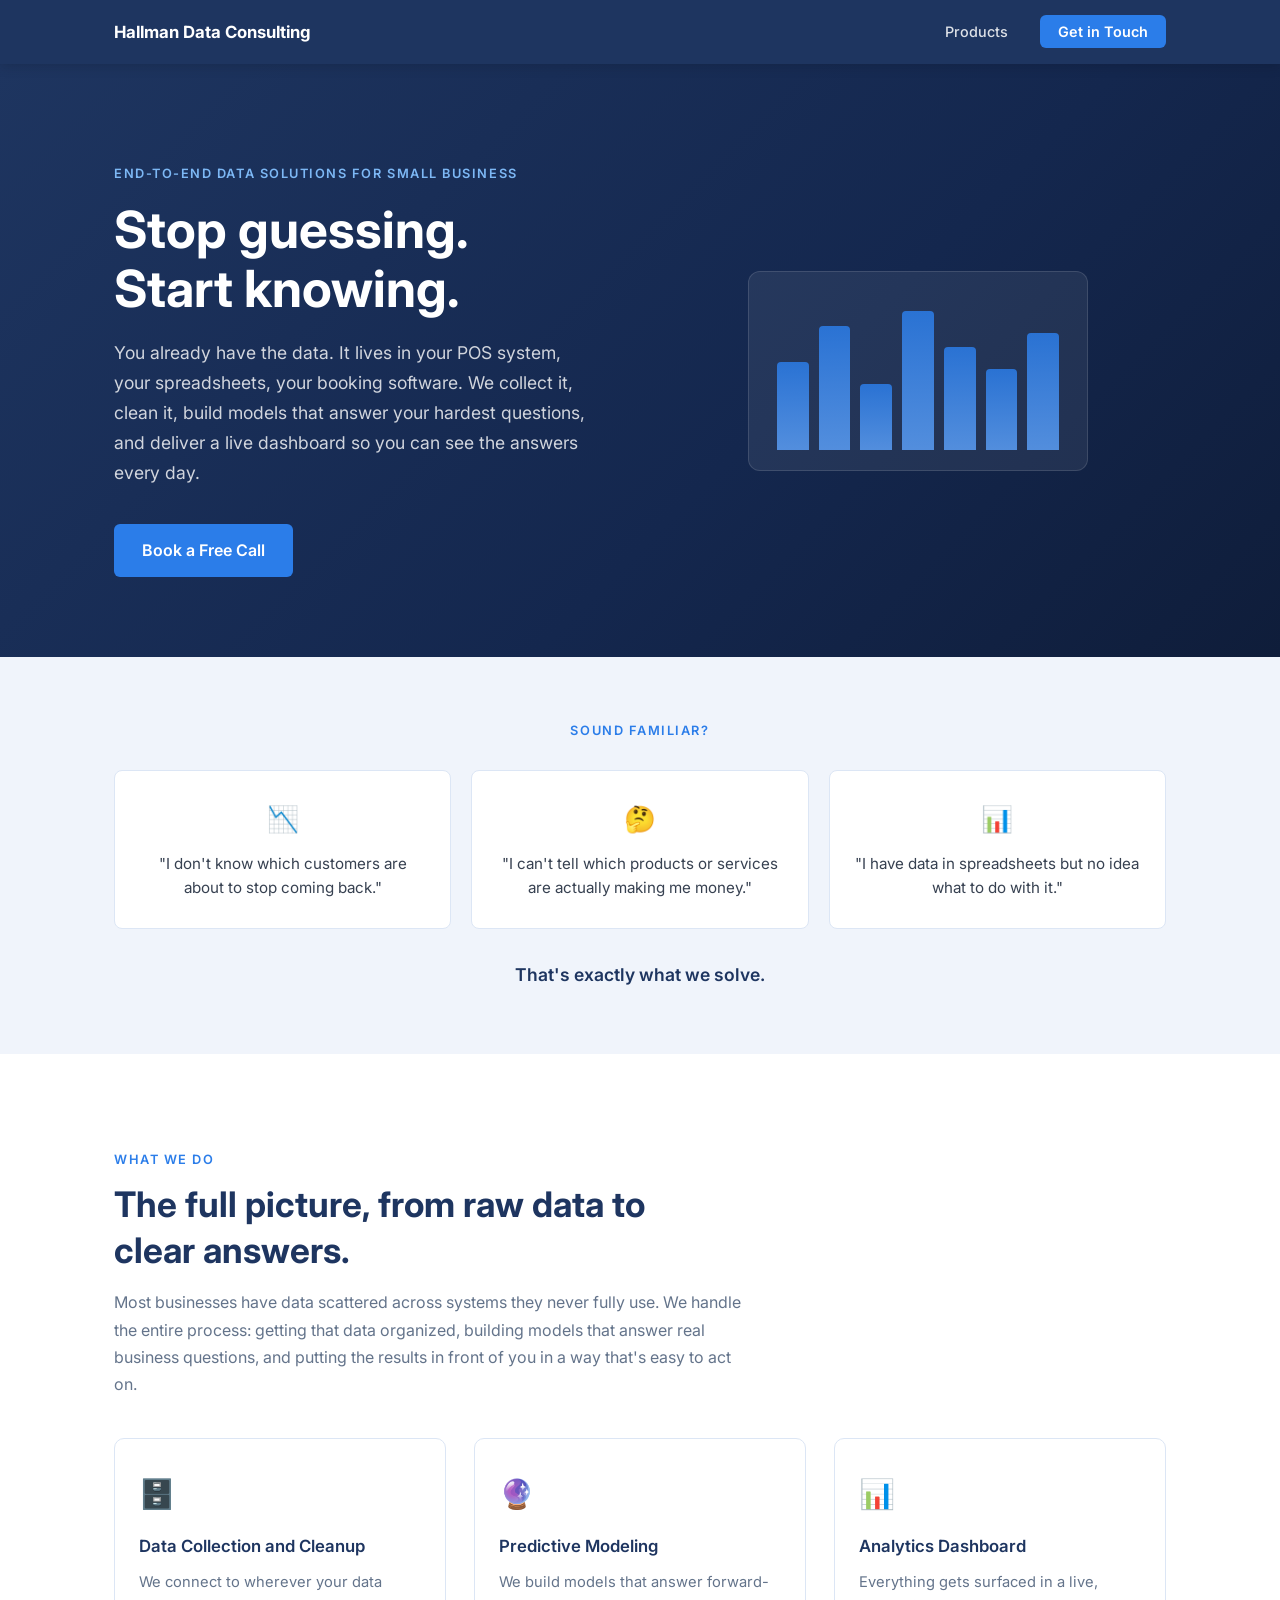
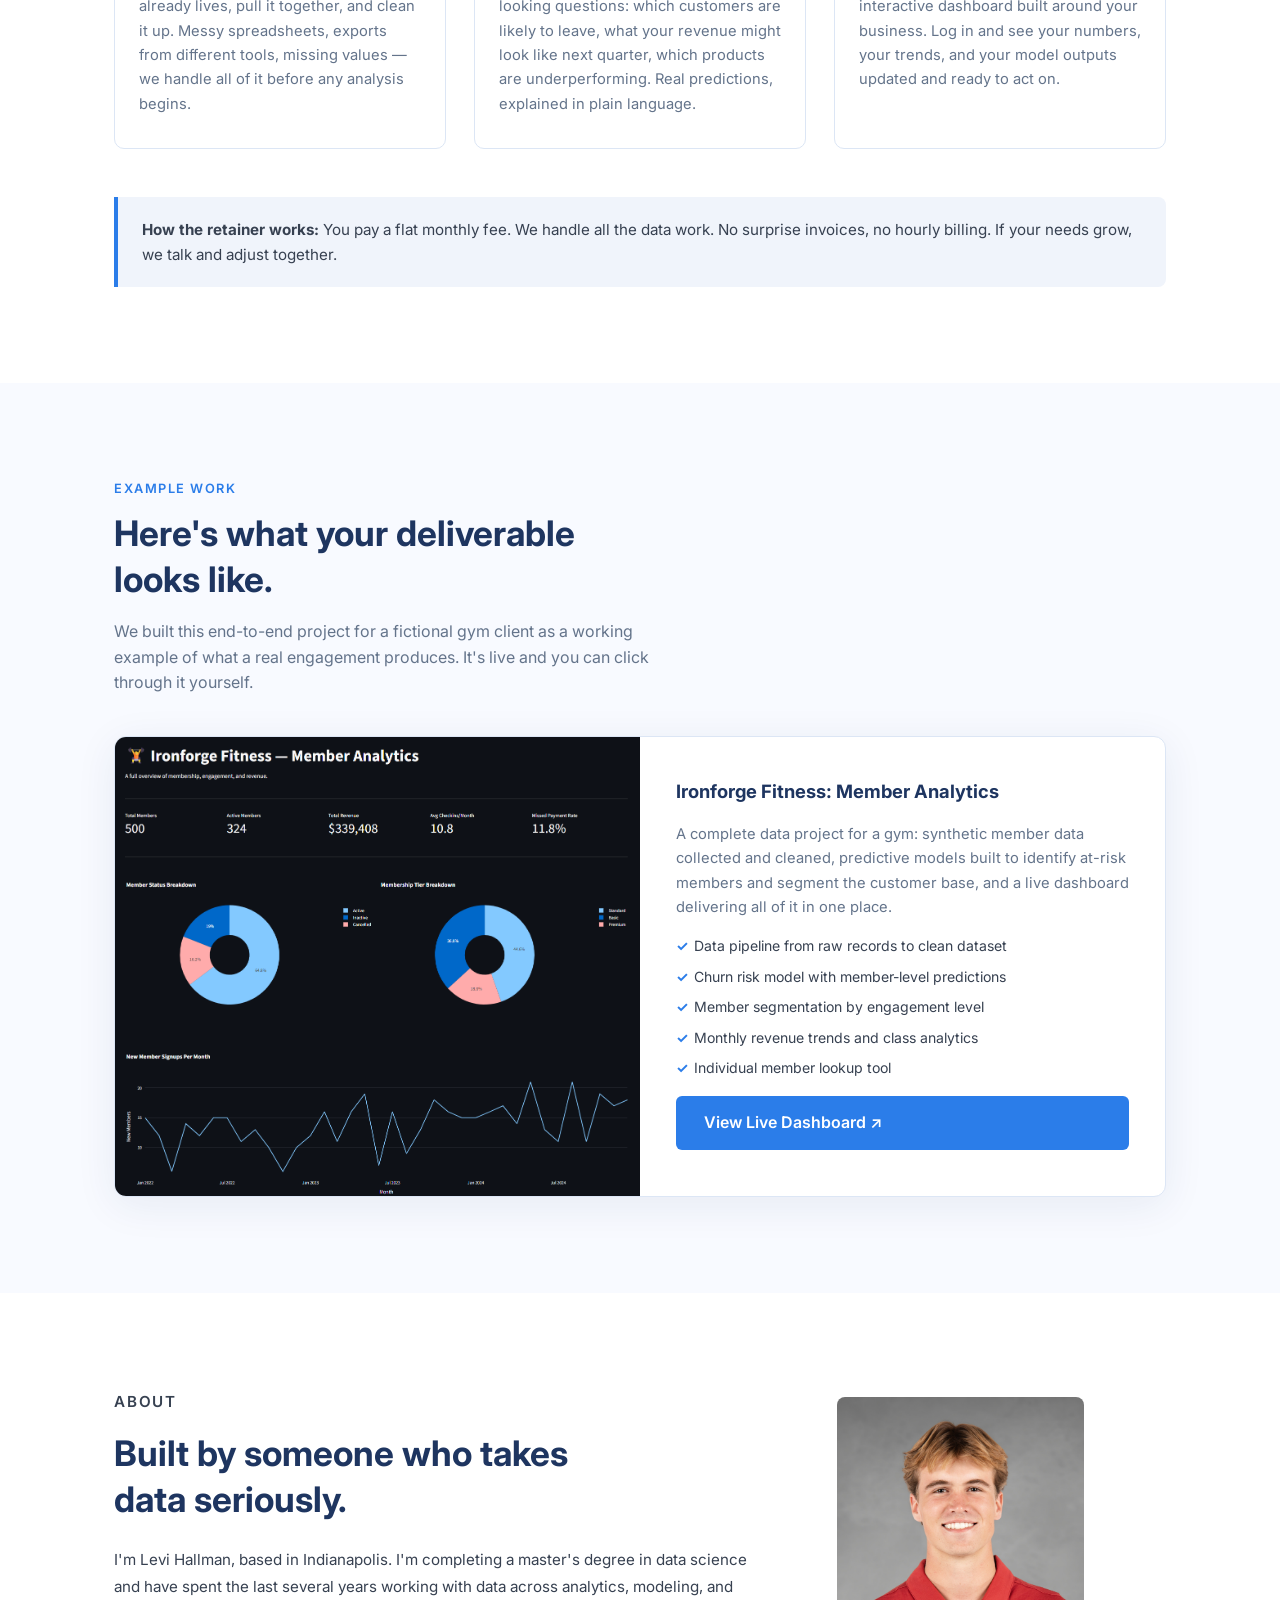
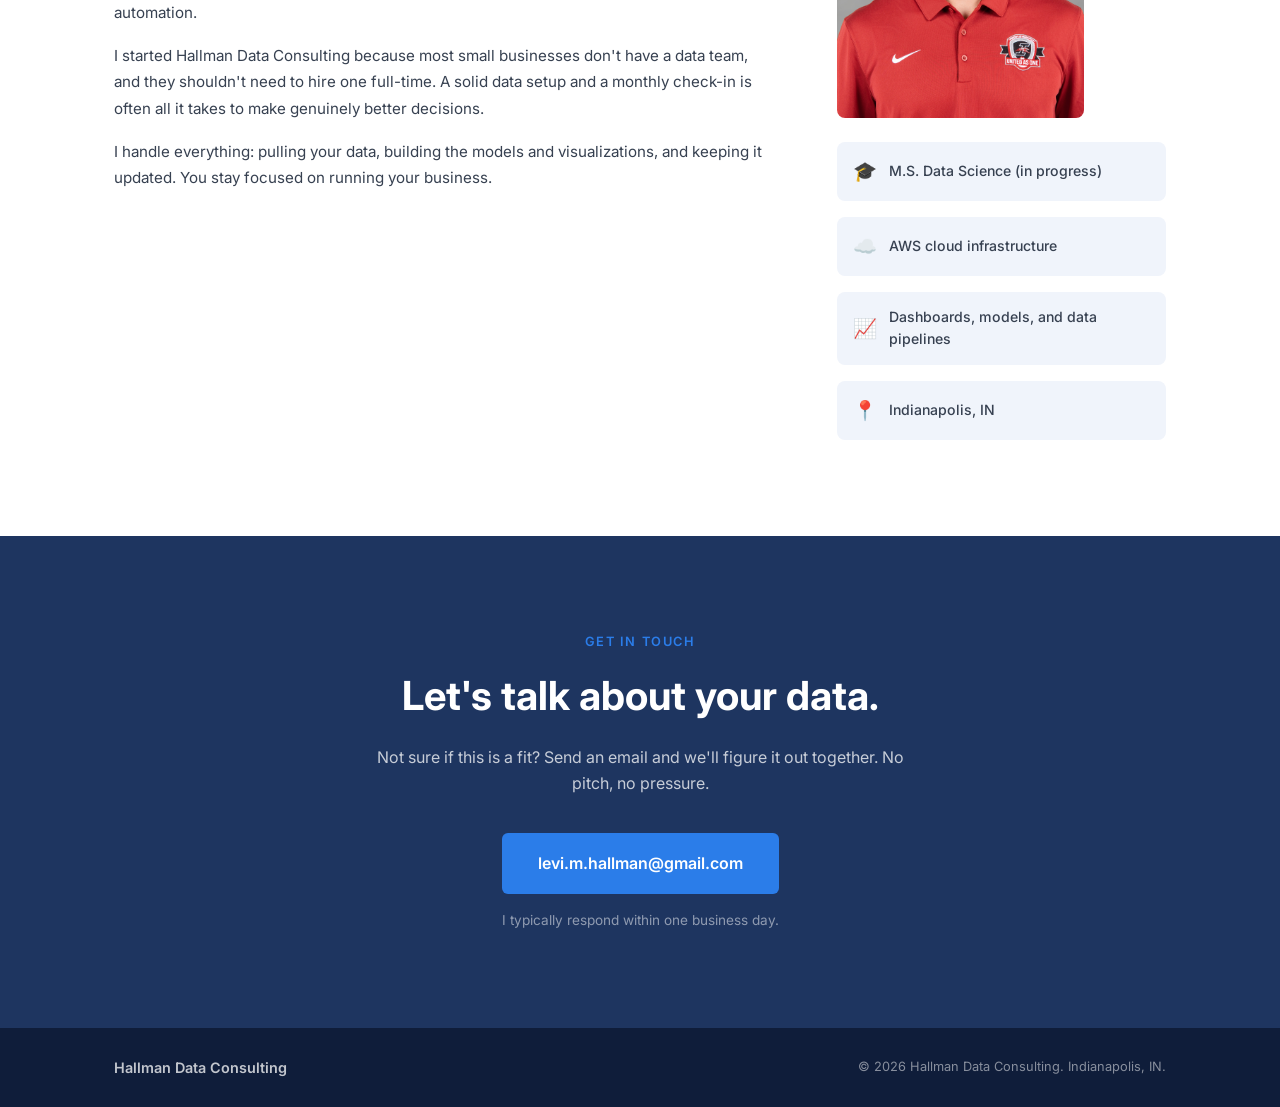
==== commit 583cc2d1: "Add Products page with analytics dashboard and sentiment intelligence" ====
--- a/index.html
+++ b/index.html
@@ -25,10 +25,7 @@
         <span></span><span></span><span></span>
       </button>
       <ul class="nav-links">
-        <li><a href="#what-we-do">Services</a></li>
-        <li><a href="#how-it-works">How It Works</a></li>
         <li><a href="products.html">Products</a></li>
-        <li><a href="#about">About</a></li>
         <li><a href="#contact" class="nav-cta">Get in Touch</a></li>
       </ul>
     </nav>
@@ -117,41 +114,6 @@
           <p>
             <strong>How the retainer works:</strong> You pay a flat monthly fee. We handle all the data work. No surprise invoices, no hourly billing. If your needs grow, we talk and adjust together.
           </p>
-        </div>
-      </div>
-    </section>
-
-    <!-- ========================
-         HOW IT WORKS
-    ========================= -->
-    <section class="how-it-works" id="how-it-works">
-      <div class="container">
-        <p class="section-label">How It Works</p>
-        <h2>From raw data to live insights, start to finish.</h2>
-        <div class="steps">
-          <div class="step">
-            <div class="step-number">1</div>
-            <div class="step-content">
-              <h3>We gather and clean your data</h3>
-              <p>We connect to whatever you already have: a spreadsheet, a POS export, a booking system. We pull it all together and clean it up so the analysis is built on solid ground.</p>
-            </div>
-          </div>
-          <div class="step-connector" aria-hidden="true"></div>
-          <div class="step">
-            <div class="step-number">2</div>
-            <div class="step-content">
-              <h3>We build models to answer your questions</h3>
-              <p>We apply predictive modeling to the problems that matter to your business: customer retention, revenue forecasting, identifying what's working and what isn't.</p>
-            </div>
-          </div>
-          <div class="step-connector" aria-hidden="true"></div>
-          <div class="step">
-            <div class="step-number">3</div>
-            <div class="step-content">
-              <h3>We deliver a live dashboard and keep it running</h3>
-              <p>Your results are presented in an interactive dashboard you can check any time. Every month, we refresh the data, update the models, and stay available for questions.</p>
-            </div>
-          </div>
         </div>
       </div>
     </section>
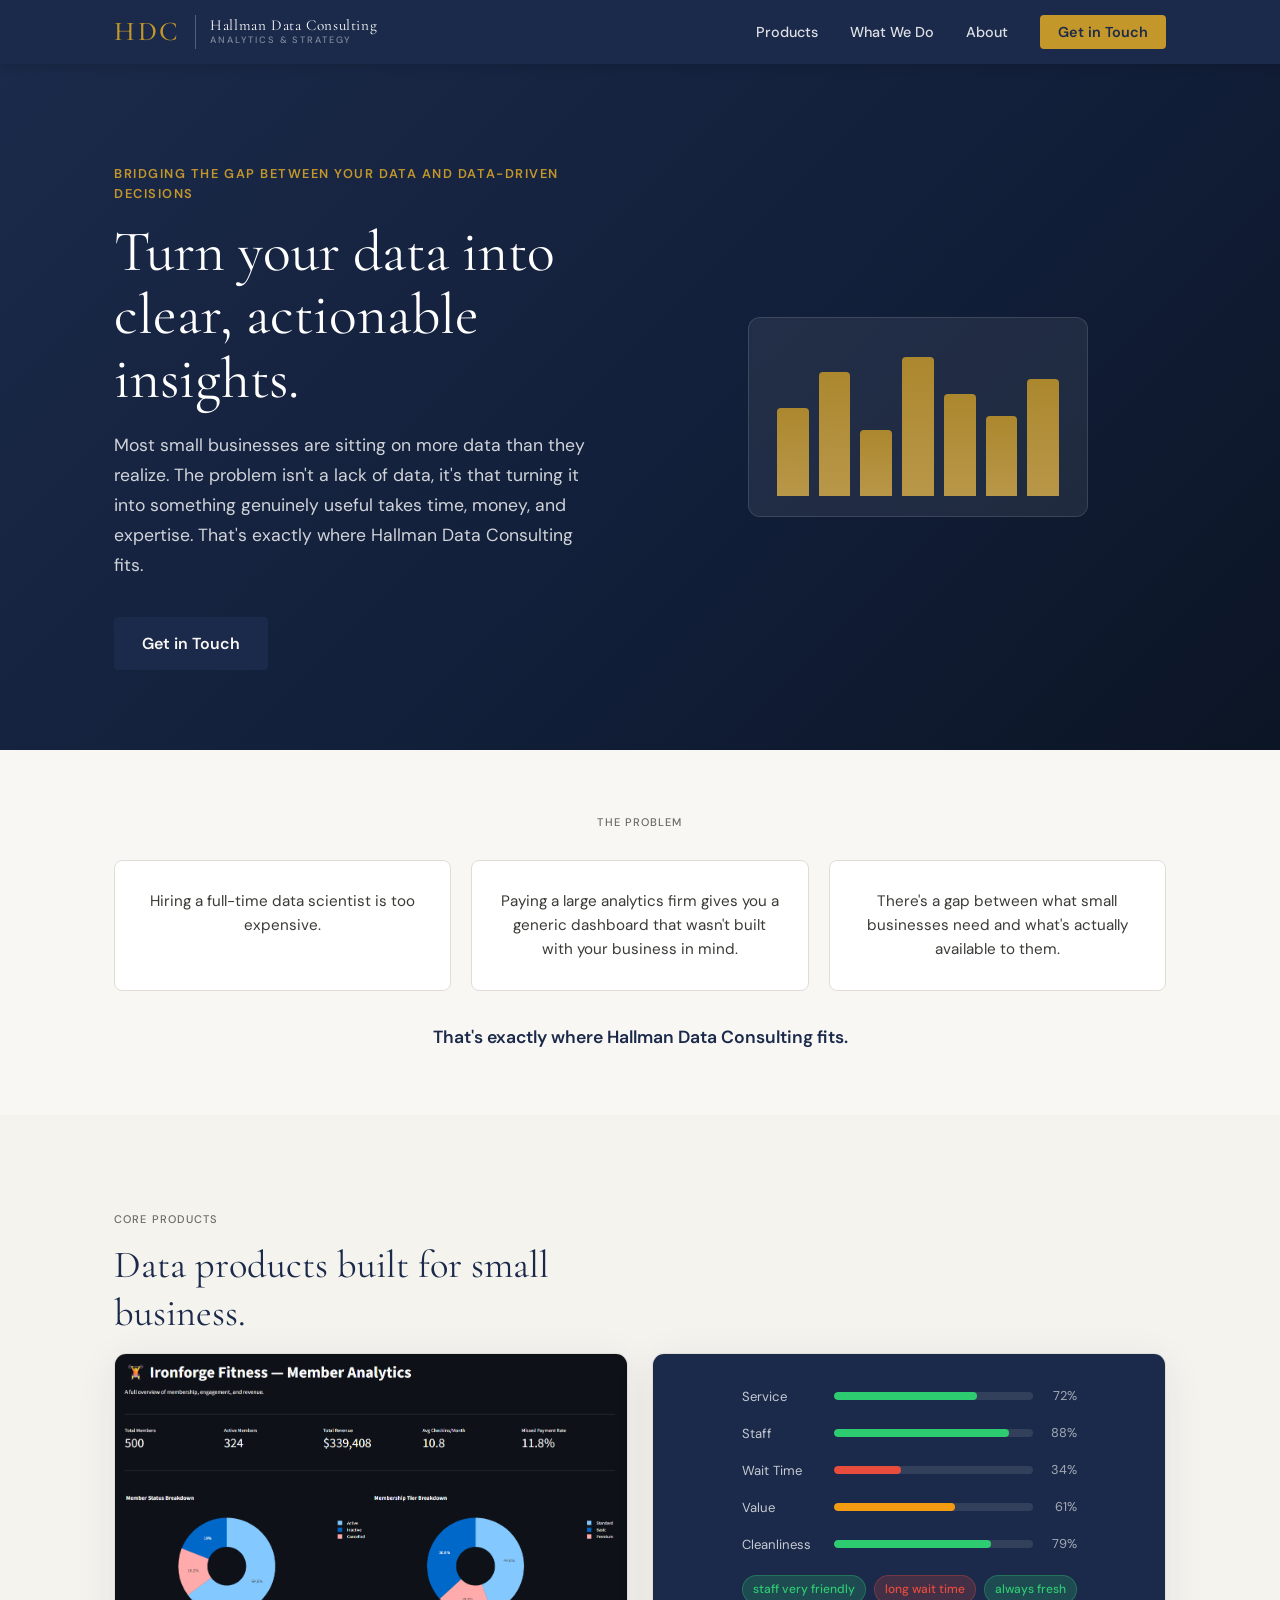
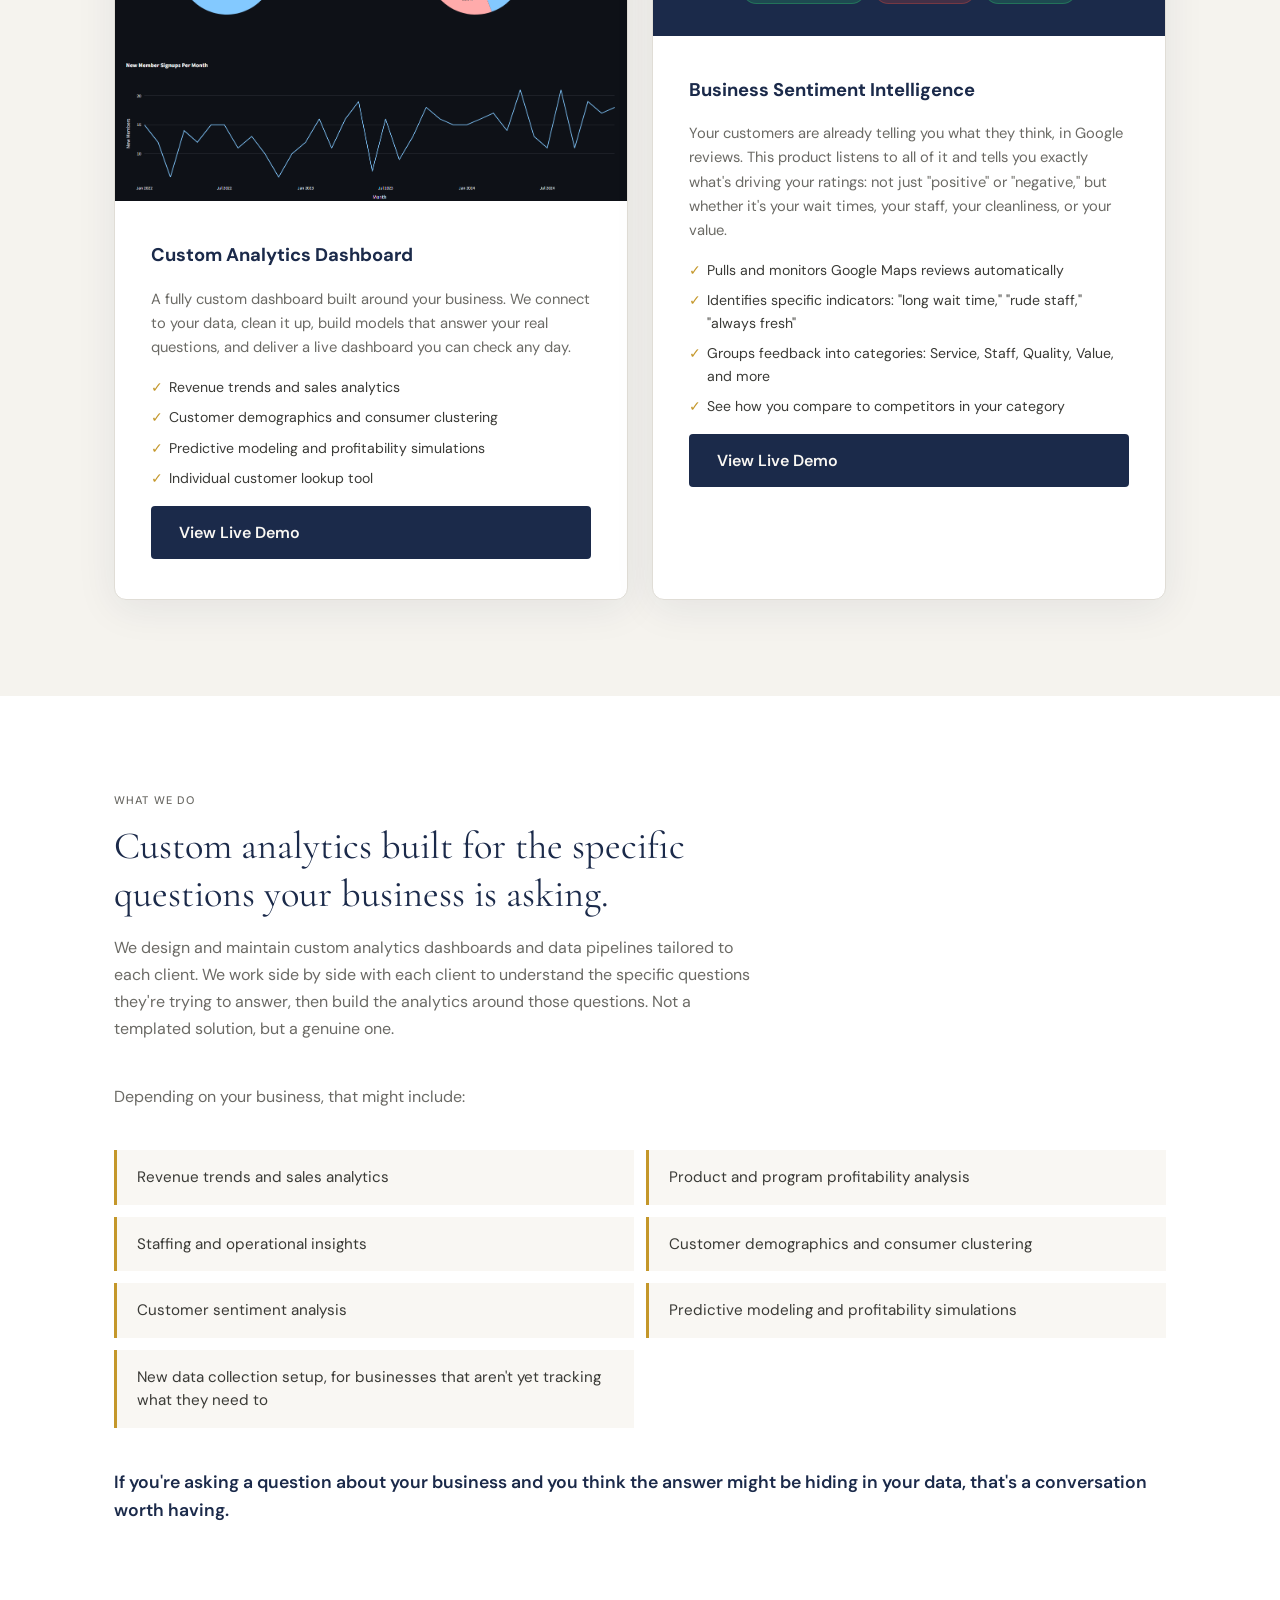
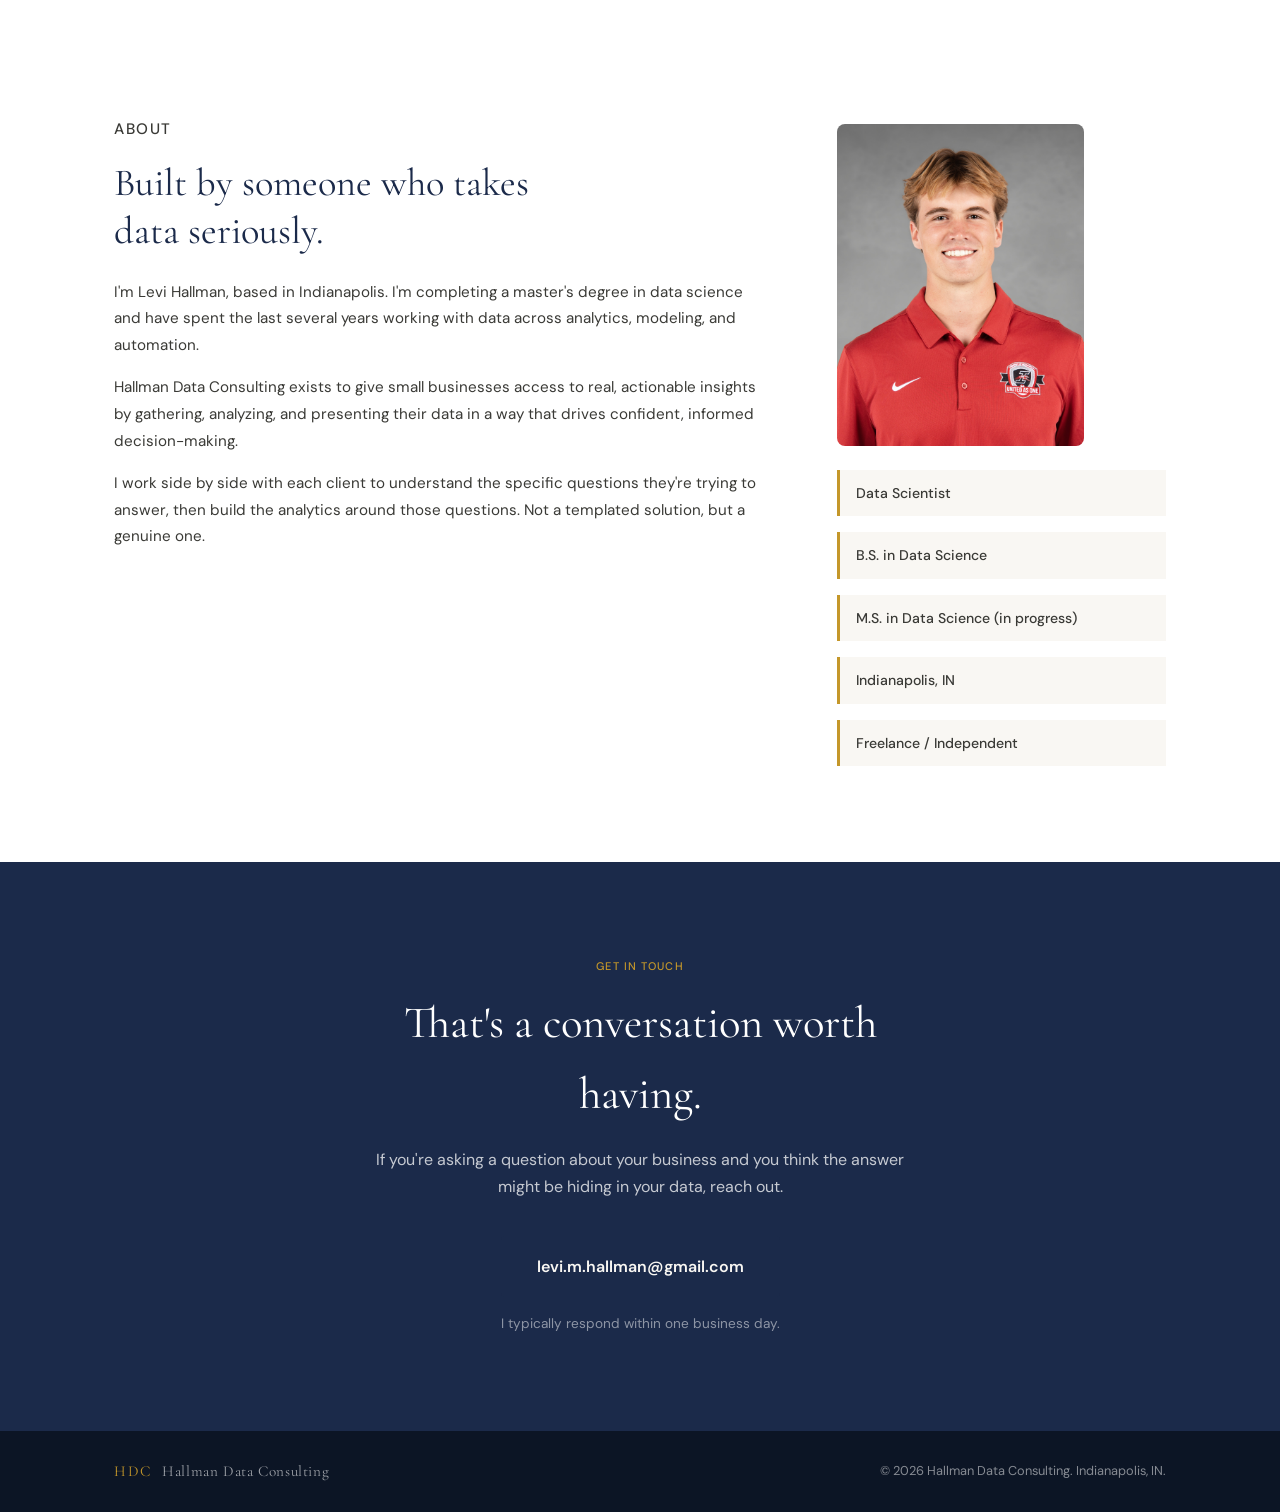
==== commit c0309321: "formatting" ====
--- a/index.html
+++ b/index.html
@@ -3,15 +3,15 @@
 <head>
   <meta charset="UTF-8" />
   <meta name="viewport" content="width=device-width, initial-scale=1.0" />
-  <meta name="description" content="Hallman Data Consulting helps small businesses collect, model, and visualize their data so they can make better decisions every day." />
+  <meta name="description" content="Hallman Data Consulting helps small businesses turn their data into clear, actionable insights through custom data solutions built around the questions that actually matter to your business." />
   <meta property="og:title" content="Hallman Data Consulting" />
-  <meta property="og:description" content="Custom dashboards and data insights for small businesses. Plain language. Real results." />
+  <meta property="og:description" content="Hallman Data Consulting helps small businesses turn their data into clear, actionable insights through custom data solutions built around the questions that actually matter to your business." />
   <meta property="og:type" content="website" />
   <title>Hallman Data Consulting</title>
   <link rel="stylesheet" href="styles.css" />
   <link rel="preconnect" href="https://fonts.googleapis.com" />
   <link rel="preconnect" href="https://fonts.gstatic.com" crossorigin />
-  <link href="https://fonts.googleapis.com/css2?family=Inter:wght@400;500;600;700&display=swap" rel="stylesheet" />
+  <link href="https://fonts.googleapis.com/css2?family=Cormorant+Garamond:wght@400;500;700&family=DM+Sans:wght@400;500;600;700&display=swap" rel="stylesheet" />
 </head>
 <body>
 
@@ -20,12 +20,21 @@
   ========================= -->
   <header class="nav-header">
     <nav class="nav-inner container">
-      <a href="#" class="nav-logo">Hallman Data Consulting</a>
+      <a href="#" class="nav-logo">
+        <span class="logo-monogram">HDC</span>
+        <span class="logo-divider"></span>
+        <span class="logo-text">
+          <span class="logo-name">Hallman Data Consulting</span>
+          <span class="logo-descriptor">Analytics &amp; Strategy</span>
+        </span>
+      </a>
       <button class="nav-toggle" aria-label="Toggle menu" aria-expanded="false">
         <span></span><span></span><span></span>
       </button>
       <ul class="nav-links">
-        <li><a href="products.html">Products</a></li>
+        <li><a href="#demo">Products</a></li>
+        <li><a href="#what-we-do">What We Do</a></li>
+        <li><a href="#about">About</a></li>
         <li><a href="#contact" class="nav-cta">Get in Touch</a></li>
       </ul>
     </nav>
@@ -39,13 +48,12 @@
     <section class="hero">
       <div class="container hero-inner">
         <div class="hero-text">
-          <p class="hero-eyebrow">End-to-End Data Solutions for Small Business</p>
-          <h1>Stop guessing.<br />Start knowing.</h1>
+          <p class="hero-eyebrow">Bridging the gap between your data and data-driven decisions</p>
+          <h1>Turn your data into clear, actionable insights.</h1>
           <p class="hero-sub">
-            You already have the data. It lives in your POS system, your spreadsheets, your booking software.
-            We collect it, clean it, build models that answer your hardest questions, and deliver a live dashboard so you can see the answers every day.
-          </p>
-          <a href="#contact" class="btn btn-primary">Book a Free Call</a>
+            Most small businesses are sitting on more data than they realize. The problem isn't a lack of data, it's that turning it into something genuinely useful takes time, money, and expertise. That's exactly where Hallman Data Consulting fits.
+          </p>
+          <a href="#contact" class="btn btn-primary">Get in Touch</a>
         </div>
         <div class="hero-visual" aria-hidden="true">
           <div class="hero-card">
@@ -66,22 +74,107 @@
     ========================= -->
     <section class="pain-points">
       <div class="container">
-        <p class="section-label">Sound familiar?</p>
+        <p class="section-label">The Problem</p>
         <div class="pain-grid">
           <div class="pain-card">
-            <span class="pain-icon">&#x1F4C9;</span>
-            <p>"I don't know which customers are about to stop coming back."</p>
+            <p>Hiring a full-time data scientist is too expensive.</p>
           </div>
           <div class="pain-card">
-            <span class="pain-icon">&#x1F914;</span>
-            <p>"I can't tell which products or services are actually making me money."</p>
+            <p>Paying a large analytics firm gives you a generic dashboard that wasn't built with your business in mind.</p>
           </div>
           <div class="pain-card">
-            <span class="pain-icon">&#x1F4CA;</span>
-            <p>"I have data in spreadsheets but no idea what to do with it."</p>
-          </div>
-        </div>
-        <p class="pain-footer">That's exactly what we solve.</p>
+            <p>There's a gap between what small businesses need and what's actually available to them.</p>
+          </div>
+        </div>
+        <p class="pain-footer">That's exactly where Hallman Data Consulting fits.</p>
+      </div>
+    </section>
+
+    <!-- ========================
+         CORE PRODUCTS
+    ========================= -->
+    <section class="demo" id="demo">
+      <div class="container">
+        <p class="section-label">Core Products</p>
+        <h2>Data products built for small business.</h2>
+
+        <div class="demo-grid">
+        <div class="demo-card">
+          <div class="demo-preview">
+            <img src="assets/ironforgedashscreenshot.png" alt="Ironforge Fitness Member Analytics dashboard screenshot" />
+          </div>
+          <div class="demo-details">
+            <h3>Custom Analytics Dashboard</h3>
+            <p>A fully custom dashboard built around your business. We connect to your data, clean it up, build models that answer your real questions, and deliver a live dashboard you can check any day.</p>
+            <ul class="demo-features">
+              <li>Revenue trends and sales analytics</li>
+              <li>Customer demographics and consumer clustering</li>
+              <li>Predictive modeling and profitability simulations</li>
+              <li>Individual customer lookup tool</li>
+            </ul>
+            <a href="https://ironforge.hallmandata.com" target="_blank" rel="noopener noreferrer" class="btn btn-primary">View Live Demo</a>
+          </div>
+        </div>
+
+        <div class="demo-card">
+          <div class="demo-preview demo-preview-sentiment">
+            <div class="sentiment-preview">
+              <div class="sentiment-bar-group">
+                <span class="sentiment-bar-label">Service</span>
+                <div class="sentiment-bar-track">
+                  <div class="sentiment-bar-fill" style="--w: 72%; --color: #2ecc71"></div>
+                </div>
+                <span class="sentiment-bar-pct">72%</span>
+              </div>
+              <div class="sentiment-bar-group">
+                <span class="sentiment-bar-label">Staff</span>
+                <div class="sentiment-bar-track">
+                  <div class="sentiment-bar-fill" style="--w: 88%; --color: #2ecc71"></div>
+                </div>
+                <span class="sentiment-bar-pct">88%</span>
+              </div>
+              <div class="sentiment-bar-group">
+                <span class="sentiment-bar-label">Wait Time</span>
+                <div class="sentiment-bar-track">
+                  <div class="sentiment-bar-fill" style="--w: 34%; --color: #e74c3c"></div>
+                </div>
+                <span class="sentiment-bar-pct">34%</span>
+              </div>
+              <div class="sentiment-bar-group">
+                <span class="sentiment-bar-label">Value</span>
+                <div class="sentiment-bar-track">
+                  <div class="sentiment-bar-fill" style="--w: 61%; --color: #f39c12"></div>
+                </div>
+                <span class="sentiment-bar-pct">61%</span>
+              </div>
+              <div class="sentiment-bar-group">
+                <span class="sentiment-bar-label">Cleanliness</span>
+                <div class="sentiment-bar-track">
+                  <div class="sentiment-bar-fill" style="--w: 79%; --color: #2ecc71"></div>
+                </div>
+                <span class="sentiment-bar-pct">79%</span>
+              </div>
+              <div class="sentiment-indicator-row">
+                <span class="sentiment-chip positive">staff very friendly</span>
+                <span class="sentiment-chip negative">long wait time</span>
+                <span class="sentiment-chip positive">always fresh</span>
+              </div>
+            </div>
+          </div>
+          <div class="demo-details">
+            <h3>Business Sentiment Intelligence</h3>
+            <p>Your customers are already telling you what they think, in Google reviews. This product listens to all of it and tells you exactly what's driving your ratings: not just "positive" or "negative," but whether it's your wait times, your staff, your cleanliness, or your value.</p>
+            <ul class="demo-features">
+              <li>Pulls and monitors Google Maps reviews automatically</li>
+              <li>Identifies specific indicators: "long wait time," "rude staff," "always fresh"</li>
+              <li>Groups feedback into categories: Service, Staff, Quality, Value, and more</li>
+              <li>See how you compare to competitors in your category</li>
+            </ul>
+            <a href="https://fortwayne.hallmandata.com" target="_blank" rel="noopener noreferrer" class="btn btn-primary">View Live Demo</a>
+          </div>
+        </div>
+        </div><!-- /.demo-grid -->
+
       </div>
     </section>
 
@@ -91,60 +184,19 @@
     <section class="what-we-do" id="what-we-do">
       <div class="container">
         <p class="section-label">What We Do</p>
-        <h2>The full picture, from raw data to clear answers.</h2>
-        <p class="section-intro">Most businesses have data scattered across systems they never fully use. We handle the entire process: getting that data organized, building models that answer real business questions, and putting the results in front of you in a way that's easy to act on.</p>
-        <div class="service-grid">
-          <div class="service-card">
-            <div class="service-icon">&#x1F5C4;&#xFE0F;</div>
-            <h3>Data Collection and Cleanup</h3>
-            <p>We connect to wherever your data already lives, pull it together, and clean it up. Messy spreadsheets, exports from different tools, missing values — we handle all of it before any analysis begins.</p>
-          </div>
-          <div class="service-card">
-            <div class="service-icon">&#x1F52E;</div>
-            <h3>Predictive Modeling</h3>
-            <p>We build models that answer forward-looking questions: which customers are likely to leave, what your revenue might look like next quarter, which products are underperforming. Real predictions, explained in plain language.</p>
-          </div>
-          <div class="service-card">
-            <div class="service-icon">&#x1F4CA;</div>
-            <h3>Analytics Dashboard</h3>
-            <p>Everything gets surfaced in a live, interactive dashboard built around your business. Log in and see your numbers, your trends, and your model outputs updated and ready to act on.</p>
-          </div>
-        </div>
-        <div class="retainer-callout">
-          <p>
-            <strong>How the retainer works:</strong> You pay a flat monthly fee. We handle all the data work. No surprise invoices, no hourly billing. If your needs grow, we talk and adjust together.
-          </p>
-        </div>
-      </div>
-    </section>
-
-    <!-- ========================
-         DEMO
-    ========================= -->
-    <section class="demo" id="demo">
-      <div class="container">
-        <p class="section-label">Example Work</p>
-        <h2>Here's what your deliverable looks like.</h2>
-        <p class="demo-intro">
-          We built this end-to-end project for a fictional gym client as a working example of what a real engagement produces. It's live and you can click through it yourself.
-        </p>
-        <div class="demo-card">
-          <div class="demo-preview">
-            <img src="assets/ironforgedashscreenshot.png" alt="Ironforge Fitness Member Analytics dashboard screenshot" />
-          </div>
-          <div class="demo-details">
-            <h3>Ironforge Fitness: Member Analytics</h3>
-            <p>A complete data project for a gym: synthetic member data collected and cleaned, predictive models built to identify at-risk members and segment the customer base, and a live dashboard delivering all of it in one place.</p>
-            <ul class="demo-features">
-              <li>Data pipeline from raw records to clean dataset</li>
-              <li>Churn risk model with member-level predictions</li>
-              <li>Member segmentation by engagement level</li>
-              <li>Monthly revenue trends and class analytics</li>
-              <li>Individual member lookup tool</li>
-            </ul>
-            <a href="https://ironforge.hallmandata.com" target="_blank" rel="noopener noreferrer" class="btn btn-primary">View Live Dashboard &#x2197;</a>
-          </div>
-        </div>
+        <h2>Custom analytics built for the specific questions your business is asking.</h2>
+        <p class="section-intro">We design and maintain custom analytics dashboards and data pipelines tailored to each client. We work side by side with each client to understand the specific questions they're trying to answer, then build the analytics around those questions. Not a templated solution, but a genuine one.</p>
+        <p class="section-intro">Depending on your business, that might include:</p>
+        <ul class="service-list">
+          <li>Revenue trends and sales analytics</li>
+          <li>Product and program profitability analysis</li>
+          <li>Staffing and operational insights</li>
+          <li>Customer demographics and consumer clustering</li>
+          <li>Customer sentiment analysis</li>
+          <li>Predictive modeling and profitability simulations</li>
+          <li>New data collection setup, for businesses that aren't yet tracking what they need to</li>
+        </ul>
+        <p class="pain-footer">If you're asking a question about your business and you think the answer might be hiding in your data, that's a conversation worth having.</p>
       </div>
     </section>
 
@@ -160,30 +212,19 @@
             I'm Levi Hallman, based in Indianapolis. I'm completing a master's degree in data science and have spent the last several years working with data across analytics, modeling, and automation.
           </p>
           <p>
-            I started Hallman Data Consulting because most small businesses don't have a data team, and they shouldn't need to hire one full-time. A solid data setup and a monthly check-in is often all it takes to make genuinely better decisions.
+            Hallman Data Consulting exists to give small businesses access to real, actionable insights by gathering, analyzing, and presenting their data in a way that drives confident, informed decision-making.
           </p>
           <p>
-            I handle everything: pulling your data, building the models and visualizations, and keeping it updated. You stay focused on running your business.
+            I work side by side with each client to understand the specific questions they're trying to answer, then build the analytics around those questions. Not a templated solution, but a genuine one.
           </p>
         </div>
         <div class="about-credentials">
           <img src="assets/headshot.jpeg" alt="Levi Hallman" class="about-photo" />
-          <div class="credential">
-            <span class="credential-icon">&#x1F393;</span>
-            <span>M.S. Data Science (in progress)</span>
-          </div>
-          <div class="credential">
-            <span class="credential-icon">&#x2601;&#xFE0F;</span>
-            <span>AWS cloud infrastructure</span>
-          </div>
-          <div class="credential">
-            <span class="credential-icon">&#x1F4C8;</span>
-            <span>Dashboards, models, and data pipelines</span>
-          </div>
-          <div class="credential">
-            <span class="credential-icon">&#x1F4CD;</span>
-            <span>Indianapolis, IN</span>
-          </div>
+          <div class="credential">Data Scientist</div>
+          <div class="credential">B.S. in Data Science</div>
+          <div class="credential">M.S. in Data Science (in progress)</div>
+          <div class="credential">Indianapolis, IN</div>
+          <div class="credential">Freelance / Independent</div>
         </div>
       </div>
     </section>
@@ -194,9 +235,9 @@
     <section class="contact" id="contact">
       <div class="container contact-inner">
         <p class="section-label">Get in Touch</p>
-        <h2>Let's talk about your data.</h2>
+        <h2>That's a conversation worth having.</h2>
         <p class="contact-sub">
-          Not sure if this is a fit? Send an email and we'll figure it out together. No pitch, no pressure.
+          If you're asking a question about your business and you think the answer might be hiding in your data, reach out.
         </p>
         <a href="mailto:levi.m.hallman@gmail.com" class="btn btn-primary btn-large">levi.m.hallman@gmail.com</a>
         <p class="contact-note">I typically respond within one business day.</p>
@@ -210,7 +251,7 @@
   ========================= -->
   <footer class="footer">
     <div class="container footer-inner">
-      <p class="footer-logo">Hallman Data Consulting</p>
+      <p class="footer-logo"><span class="footer-logo-monogram">HDC</span> Hallman Data Consulting</p>
       <p class="footer-copy">&copy; 2026 Hallman Data Consulting. Indianapolis, IN.</p>
     </div>
   </footer>
--- a/styles.css
+++ b/styles.css
@@ -1,12 +1,12 @@
 /* ============================================
    HALLMAN DATA CONSULTING — STYLESHEET
    Palette:
-     Navy:    #1e3560
-     Blue:    #2b7de9
-     Light:   #f0f4fb
-     Gray:    #64748b
-     White:   #ffffff
-     Text:    #1a1a2e
+     Navy:     #1b2a4a  (primary — backgrounds, headers, nav)
+     Gold:     #c4972a  (accent — logo, borders, secondary buttons)
+     Cream:    #f9f7f3  (light backgrounds, card surfaces)
+     Charcoal: #1a1a18  (body text)
+     Slate:    #6b6a65  (secondary/muted text)
+     White:    #ffffff
 ============================================ */
 
 /* ---------- RESET & BASE ---------- */
@@ -23,8 +23,8 @@
 }
 
 body {
-  font-family: 'Inter', sans-serif;
-  color: #1a1a2e;
+  font-family: 'DM Sans', system-ui, sans-serif;
+  color: #1a1a18;
   background: #ffffff;
   line-height: 1.6;
   -webkit-font-smoothing: antialiased;
@@ -53,18 +53,24 @@
 }
 
 .section-label {
-  font-size: 0.8rem;
-  font-weight: 600;
-  letter-spacing: 0.12em;
+  font-family: 'DM Sans', system-ui, sans-serif;
+  font-size: 0.69rem;
+  font-weight: 500;
+  letter-spacing: 0.1em;
   text-transform: uppercase;
-  color: #2b7de9;
+  color: #6b6a65;
   margin-bottom: 12px;
+}
+
+.contact .section-label,
+.how-it-works .section-label {
+  color: #c4972a;
 }
 
 .btn {
   display: inline-block;
   padding: 14px 28px;
-  border-radius: 6px;
+  border-radius: 4px;
   font-size: 1rem;
   font-weight: 600;
   cursor: pointer;
@@ -73,12 +79,12 @@
 }
 
 .btn-primary {
-  background: #2b7de9;
-  color: #ffffff;
+  background: #1b2a4a;
+  color: #f9f7f3;
 }
 
 .btn-primary:hover {
-  background: #1a66d4;
+  background: #243659;
   transform: translateY(-1px);
 }
 
@@ -93,7 +99,7 @@
   position: sticky;
   top: 0;
   z-index: 100;
-  background: #1e3560;
+  background: #1b2a4a;
   box-shadow: 0 2px 12px rgba(0,0,0,0.15);
 }
 
@@ -105,10 +111,52 @@
 }
 
 .nav-logo {
-  font-size: 1.05rem;
-  font-weight: 700;
+  display: flex;
+  align-items: center;
+  gap: 14px;
+  text-decoration: none;
+  flex-shrink: 0;
+}
+
+.logo-monogram {
+  font-family: 'Cormorant Garamond', Georgia, serif;
+  font-size: 1.7rem;
+  font-weight: 500;
+  color: #c4972a;
+  letter-spacing: 0.1em;
+  line-height: 1;
+}
+
+.logo-divider {
+  width: 1px;
+  height: 34px;
+  background: rgba(255, 255, 255, 0.25);
+  flex-shrink: 0;
+}
+
+.logo-text {
+  display: flex;
+  flex-direction: column;
+  gap: 3px;
+}
+
+.logo-name {
+  font-family: 'Cormorant Garamond', Georgia, serif;
+  font-size: 0.95rem;
+  font-weight: 400;
   color: #ffffff;
-  white-space: nowrap;
+  letter-spacing: 0.04em;
+  line-height: 1;
+}
+
+.logo-descriptor {
+  font-family: 'DM Sans', system-ui, sans-serif;
+  font-size: 0.58rem;
+  font-weight: 500;
+  text-transform: uppercase;
+  letter-spacing: 0.2em;
+  color: rgba(255, 255, 255, 0.45);
+  line-height: 1;
 }
 
 .nav-links {
@@ -129,16 +177,17 @@
 }
 
 .nav-cta {
-  background: #2b7de9;
-  color: #ffffff !important;
+  background: #c4972a;
+  color: #1b2a4a !important;
   padding: 8px 18px;
-  border-radius: 6px;
+  border-radius: 4px;
   font-weight: 600 !important;
   transition: background 0.2s !important;
 }
 
 .nav-cta:hover {
-  background: #1a66d4 !important;
+  background: #a67d20 !important;
+  color: #f9f7f3 !important;
 }
 
 .nav-toggle {
@@ -163,7 +212,7 @@
 /* ---------- HERO ---------- */
 
 .hero {
-  background: linear-gradient(135deg, #1e3560 0%, #14274e 60%, #0f1d3a 100%);
+  background: linear-gradient(135deg, #1b2a4a 0%, #111e38 60%, #0c1525 100%);
   color: #ffffff;
   padding: 100px 0 80px;
 }
@@ -180,14 +229,15 @@
   font-weight: 600;
   letter-spacing: 0.12em;
   text-transform: uppercase;
-  color: #7db8f5;
+  color: #c4972a;
   margin-bottom: 16px;
 }
 
 .hero h1 {
-  font-size: clamp(2.2rem, 4vw, 3.2rem);
-  font-weight: 700;
-  line-height: 1.15;
+  font-family: 'Cormorant Garamond', Georgia, serif;
+  font-size: clamp(2.6rem, 4.5vw, 3.6rem);
+  font-weight: 400;
+  line-height: 1.1;
   margin-bottom: 20px;
 }
 
@@ -221,7 +271,7 @@
 .hero-card-bar {
   flex: 1;
   height: var(--h);
-  background: linear-gradient(180deg, #2b7de9 0%, #5b9ef5 100%);
+  background: linear-gradient(180deg, #c4972a 0%, #d4aa4a 100%);
   border-radius: 4px 4px 0 0;
   opacity: 0.85;
 }
@@ -229,7 +279,7 @@
 /* ---------- PAIN POINTS ---------- */
 
 .pain-points {
-  background: #f0f4fb;
+  background: #f9f7f3;
   padding: 64px 0;
   text-align: center;
 }
@@ -249,22 +299,17 @@
   background: #ffffff;
   border-radius: 8px;
   padding: 28px 24px;
-  border: 1px solid #dce6f5;
+  border: 1px solid #e0ddd6;
   font-size: 0.95rem;
   line-height: 1.6;
-  color: #374151;
-}
-
-.pain-icon {
-  display: block;
-  font-size: 1.6rem;
-  margin-bottom: 12px;
-}
+  color: #3a3a36;
+}
+
 
 .pain-footer {
   font-size: 1.1rem;
   font-weight: 600;
-  color: #1e3560;
+  color: #1b2a4a;
 }
 
 /* ---------- WHAT WE DO ---------- */
@@ -275,18 +320,19 @@
 
 .section-intro {
   font-size: 1rem;
-  color: #64748b;
+  color: #6b6a65;
   line-height: 1.7;
   max-width: 640px;
   margin-bottom: 40px;
 }
 
 .what-we-do h2 {
-  font-size: clamp(1.6rem, 3vw, 2.2rem);
-  font-weight: 700;
-  color: #1e3560;
+  font-family: 'Cormorant Garamond', Georgia, serif;
+  font-size: clamp(1.8rem, 3vw, 2.4rem);
+  font-weight: 400;
+  color: #1b2a4a;
   max-width: 600px;
-  line-height: 1.3;
+  line-height: 1.25;
   margin-bottom: 16px;
 }
 
@@ -298,7 +344,7 @@
 }
 
 .service-card {
-  border: 1px solid #dce6f5;
+  border: 1px solid #e0ddd6;
   border-radius: 10px;
   padding: 32px 24px;
   background: #ffffff;
@@ -306,7 +352,7 @@
 }
 
 .service-card:hover {
-  box-shadow: 0 8px 32px rgba(30, 53, 96, 0.1);
+  box-shadow: 0 8px 32px rgba(27, 42, 74, 0.1);
   transform: translateY(-3px);
 }
 
@@ -318,42 +364,60 @@
 .service-card h3 {
   font-size: 1.05rem;
   font-weight: 600;
-  color: #1e3560;
+  color: #1b2a4a;
   margin-bottom: 10px;
 }
 
 .service-card p {
   font-size: 0.92rem;
-  color: #64748b;
+  color: #6b6a65;
   line-height: 1.65;
 }
 
+.service-list {
+  list-style: none;
+  display: grid;
+  grid-template-columns: repeat(2, 1fr);
+  gap: 12px;
+  margin-bottom: 40px;
+}
+
+.service-list li {
+  padding: 16px 20px;
+  border-left: 3px solid #c4972a;
+  background: #f9f7f3;
+  font-size: 0.95rem;
+  color: #3a3a36;
+  line-height: 1.5;
+}
+
 .retainer-callout {
-  background: #f0f4fb;
-  border-left: 4px solid #2b7de9;
+  background: #f9f7f3;
+  border-left: 4px solid #c4972a;
   border-radius: 0 8px 8px 0;
   padding: 20px 24px;
 }
 
 .retainer-callout p {
   font-size: 0.95rem;
-  color: #374151;
+  color: #3a3a36;
   line-height: 1.65;
 }
 
 /* ---------- HOW IT WORKS ---------- */
 
 .how-it-works {
-  background: #1e3560;
+  background: #1b2a4a;
   color: #ffffff;
   padding: 96px 0;
 }
 
 .how-it-works h2 {
-  font-size: clamp(1.6rem, 3vw, 2.2rem);
-  font-weight: 700;
+  font-family: 'Cormorant Garamond', Georgia, serif;
+  font-size: clamp(1.8rem, 3vw, 2.4rem);
+  font-weight: 400;
   max-width: 520px;
-  line-height: 1.3;
+  line-height: 1.25;
   margin-bottom: 56px;
 }
 
@@ -383,7 +447,7 @@
   width: 44px;
   height: 44px;
   border-radius: 50%;
-  background: #2b7de9;
+  background: #c4972a;
   color: #ffffff;
   display: flex;
   align-items: center;
@@ -409,20 +473,21 @@
 
 .demo {
   padding: 96px 0;
-  background: #f8faff;
+  background: #f5f3ee;
 }
 
 .demo h2 {
-  font-size: clamp(1.6rem, 3vw, 2.2rem);
-  font-weight: 700;
-  color: #1e3560;
+  font-family: 'Cormorant Garamond', Georgia, serif;
+  font-size: clamp(1.8rem, 3vw, 2.4rem);
+  font-weight: 400;
+  color: #1b2a4a;
   max-width: 540px;
-  line-height: 1.3;
+  line-height: 1.25;
   margin-bottom: 16px;
 }
 
 .demo-intro {
-  color: #64748b;
+  color: #6b6a65;
   font-size: 1rem;
   margin-bottom: 40px;
   max-width: 540px;
@@ -430,20 +495,36 @@
 
 .demo-card {
   background: #ffffff;
-  border: 1px solid #dce6f5;
+  border: 1px solid #e0ddd6;
   border-radius: 12px;
   overflow: hidden;
   display: grid;
   grid-template-columns: 1fr 1fr;
-  box-shadow: 0 8px 40px rgba(30, 53, 96, 0.08);
+  box-shadow: 0 8px 40px rgba(27, 42, 74, 0.08);
 }
 
 .demo-preview {
-  background: #e8eef8;
-  min-height: 320px;
+  background: #f9f7f3;
+  min-height: 220px;
   display: flex;
   align-items: center;
   justify-content: center;
+}
+
+.demo-grid {
+  display: grid;
+  grid-template-columns: 1fr 1fr;
+  gap: 24px;
+}
+
+.demo-grid .demo-card {
+  grid-template-columns: 1fr;
+  grid-template-rows: auto 1fr;
+}
+
+.demo-preview-sentiment {
+  background: #1b2a4a;
+  padding: 32px 28px;
 }
 
 .demo-placeholder {
@@ -471,12 +552,12 @@
 .demo-details h3 {
   font-size: 1.15rem;
   font-weight: 700;
-  color: #1e3560;
+  color: #1b2a4a;
 }
 
 .demo-details p {
   font-size: 0.92rem;
-  color: #64748b;
+  color: #6b6a65;
   line-height: 1.65;
 }
 
@@ -488,7 +569,7 @@
 
 .demo-features li {
   font-size: 0.88rem;
-  color: #374151;
+  color: #3a3a36;
   padding-left: 18px;
   position: relative;
 }
@@ -497,7 +578,7 @@
   content: '✓';
   position: absolute;
   left: 0;
-  color: #2b7de9;
+  color: #c4972a;
   font-weight: 700;
 }
 
@@ -515,17 +596,18 @@
 }
 
 .about h2 {
-  font-size: clamp(1.6rem, 3vw, 2.2rem);
-  font-weight: 700;
-  color: #1e3560;
+  font-family: 'Cormorant Garamond', Georgia, serif;
+  font-size: clamp(1.8rem, 3vw, 2.4rem);
+  font-weight: 400;
+  color: #1b2a4a;
   max-width: 480px;
-  line-height: 1.3;
+  line-height: 1.25;
   margin-bottom: 24px;
 }
 
 .about-text p {
   font-size: 0.95rem;
-  color: #374151;
+  color: #3a3a36;
   line-height: 1.75;
   margin-bottom: 16px;
 }
@@ -545,26 +627,18 @@
 }
 
 .credential {
-  display: flex;
-  align-items: center;
-  gap: 12px;
-  background: #f0f4fb;
-  border-radius: 8px;
-  padding: 14px 16px;
+  background: #f9f7f3;
+  border-left: 3px solid #c4972a;
+  padding: 12px 16px;
   font-size: 0.88rem;
-  color: #374151;
+  color: #3a3a36;
   font-weight: 500;
 }
 
-.credential-icon {
-  font-size: 1.2rem;
-  flex-shrink: 0;
-}
-
 /* ---------- CONTACT ---------- */
 
 .contact {
-  background: #1e3560;
+  background: #1b2a4a;
   color: #ffffff;
   padding: 96px 0;
   text-align: center;
@@ -575,8 +649,9 @@
 }
 
 .contact h2 {
-  font-size: clamp(1.8rem, 3.5vw, 2.5rem);
-  font-weight: 700;
+  font-family: 'Cormorant Garamond', Georgia, serif;
+  font-size: clamp(2rem, 3.5vw, 2.8rem);
+  font-weight: 400;
   margin-bottom: 16px;
 }
 
@@ -588,7 +663,6 @@
 }
 
 .contact .btn-primary {
-  background: #2b7de9;
   font-size: 1rem;
 }
 
@@ -601,7 +675,7 @@
 /* ---------- FOOTER ---------- */
 
 .footer {
-  background: #0f1d3a;
+  background: #0c1525;
   color: rgba(255,255,255,0.5);
   padding: 28px 0;
 }
@@ -613,9 +687,17 @@
 }
 
 .footer-logo {
-  font-size: 0.9rem;
-  font-weight: 600;
-  color: rgba(255,255,255,0.75);
+  font-family: 'Cormorant Garamond', Georgia, serif;
+  font-size: 0.95rem;
+  font-weight: 400;
+  color: rgba(255, 255, 255, 0.6);
+  letter-spacing: 0.04em;
+}
+
+.footer-logo-monogram {
+  color: #c4972a;
+  letter-spacing: 0.1em;
+  margin-right: 6px;
 }
 
 .footer-copy {
@@ -626,22 +708,23 @@
 
 .nav-active {
   color: #ffffff !important;
-  border-bottom: 2px solid #2b7de9;
+  border-bottom: 2px solid #c4972a;
   padding-bottom: 2px;
 }
 
 /* ---------- PAGE HERO ---------- */
 
 .page-hero {
-  background: linear-gradient(135deg, #1e3560 0%, #14274e 60%, #0f1d3a 100%);
+  background: linear-gradient(135deg, #1b2a4a 0%, #111e38 60%, #0c1525 100%);
   color: #ffffff;
   padding: 72px 0 64px;
 }
 
 .page-hero h1 {
-  font-size: clamp(2rem, 4vw, 2.8rem);
-  font-weight: 700;
-  line-height: 1.2;
+  font-family: 'Cormorant Garamond', Georgia, serif;
+  font-size: clamp(2.2rem, 4vw, 3rem);
+  font-weight: 400;
+  line-height: 1.15;
   margin-bottom: 16px;
   max-width: 600px;
 }
@@ -661,7 +744,7 @@
 }
 
 .product-section-alt {
-  background: #f8faff;
+  background: #f5f3ee;
 }
 
 .product-card {
@@ -682,8 +765,8 @@
 .product-visual {
   border-radius: 12px;
   overflow: hidden;
-  border: 1px solid #dce6f5;
-  box-shadow: 0 8px 40px rgba(30, 53, 96, 0.08);
+  border: 1px solid #e0ddd6;
+  box-shadow: 0 8px 40px rgba(27, 42, 74, 0.08);
 }
 
 .product-visual img {
@@ -692,7 +775,7 @@
 }
 
 .product-visual-sentiment {
-  background: #1e3560;
+  background: #1b2a4a;
   padding: 32px 28px;
   border: none;
 }
@@ -770,21 +853,22 @@
   font-weight: 600;
   letter-spacing: 0.1em;
   text-transform: uppercase;
-  color: #2b7de9;
+  color: #c4972a;
   margin-bottom: 10px;
 }
 
 .product-details h2 {
-  font-size: clamp(1.4rem, 2.5vw, 1.9rem);
-  font-weight: 700;
-  color: #1e3560;
-  line-height: 1.25;
+  font-family: 'Cormorant Garamond', Georgia, serif;
+  font-size: clamp(1.6rem, 2.5vw, 2.1rem);
+  font-weight: 400;
+  color: #1b2a4a;
+  line-height: 1.2;
   margin-bottom: 16px;
 }
 
 .product-details p {
   font-size: 0.95rem;
-  color: #64748b;
+  color: #6b6a65;
   line-height: 1.7;
   margin-bottom: 14px;
 }
@@ -799,13 +883,13 @@
 
 .btn-secondary {
   background: transparent;
-  color: #2b7de9;
-  border: 2px solid #2b7de9;
+  color: #c4972a;
+  border: 2px solid #c4972a;
   padding: 12px 26px;
 }
 
 .btn-secondary:hover {
-  background: #f0f4fb;
+  background: #f9f7f3;
   transform: translateY(-1px);
 }
 
@@ -840,6 +924,14 @@
   }
 
   .demo-card {
+    grid-template-columns: 1fr;
+  }
+
+  .demo-grid {
+    grid-template-columns: 1fr;
+  }
+
+  .service-list {
     grid-template-columns: 1fr;
   }
 
@@ -879,7 +971,7 @@
     top: 64px;
     left: 0;
     right: 0;
-    background: #1e3560;
+    background: #1b2a4a;
     padding: 16px 0;
     border-top: 1px solid rgba(255,255,255,0.1);
   }
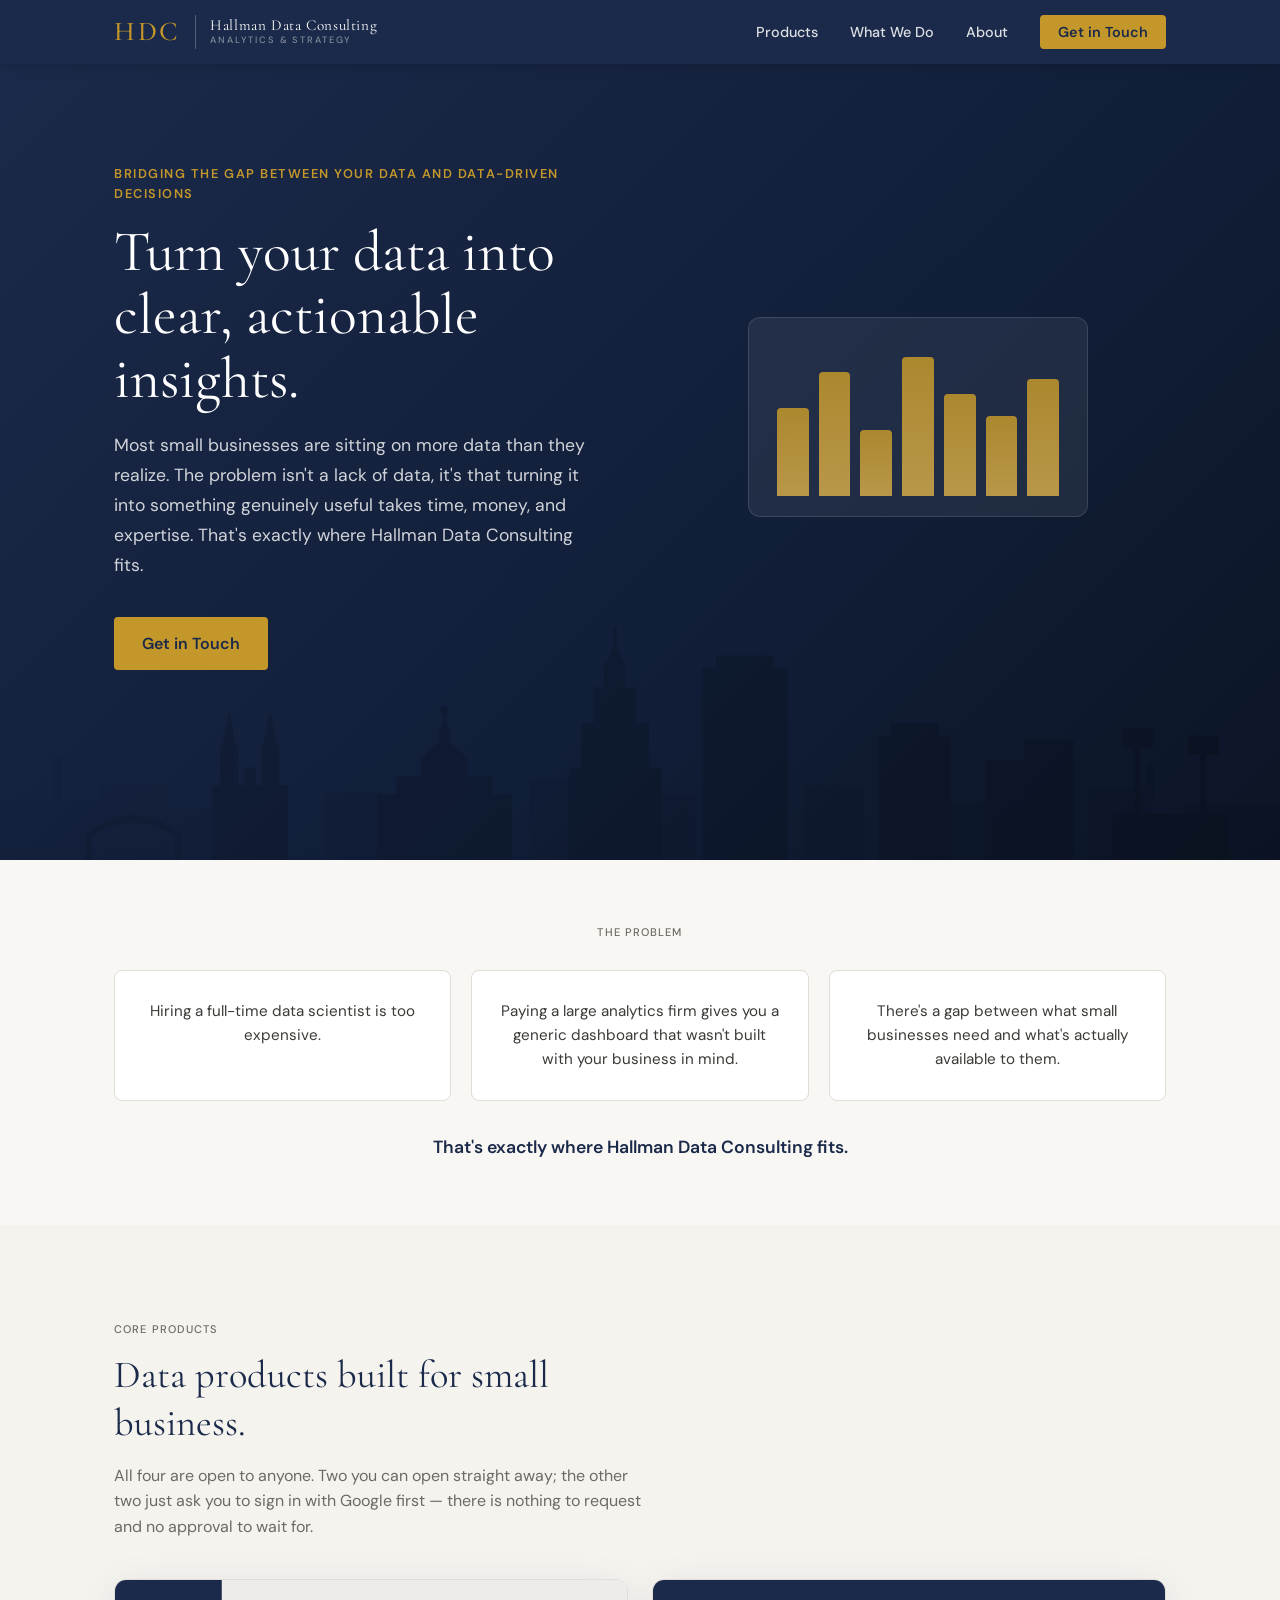
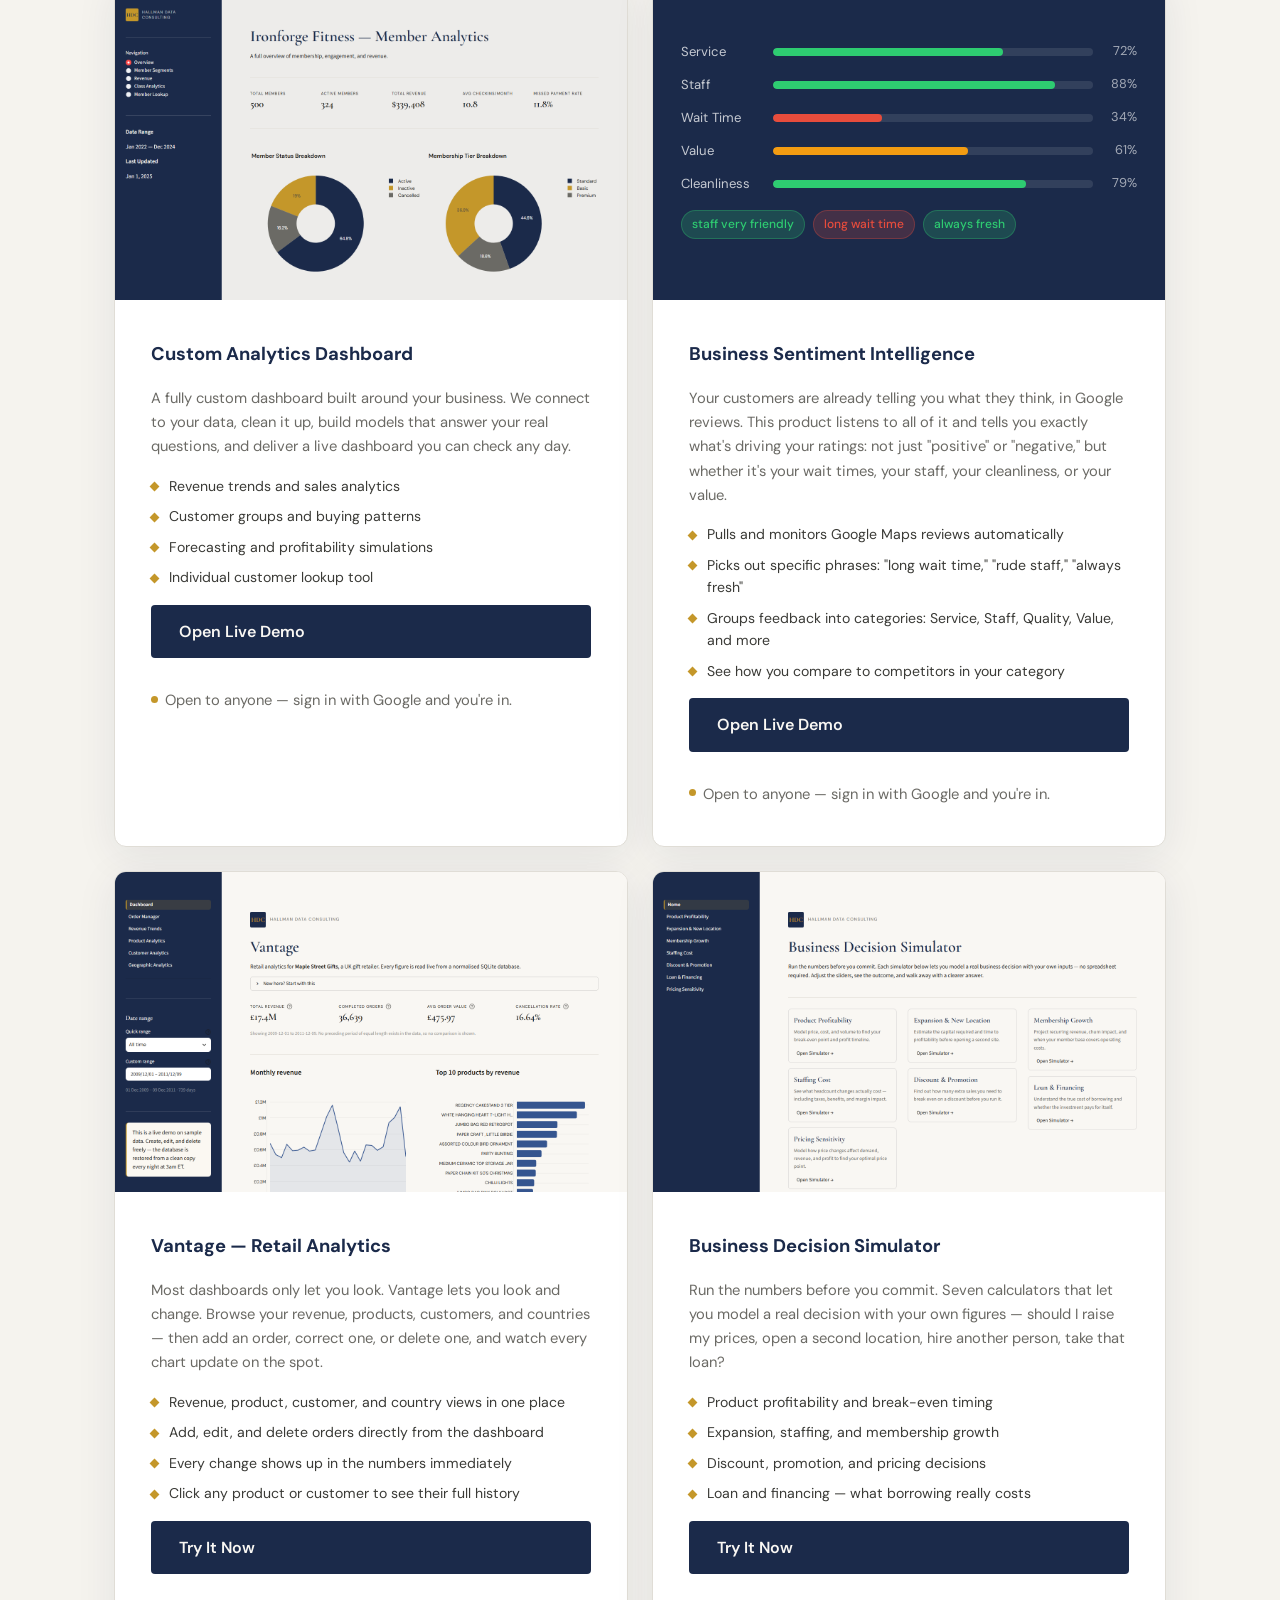
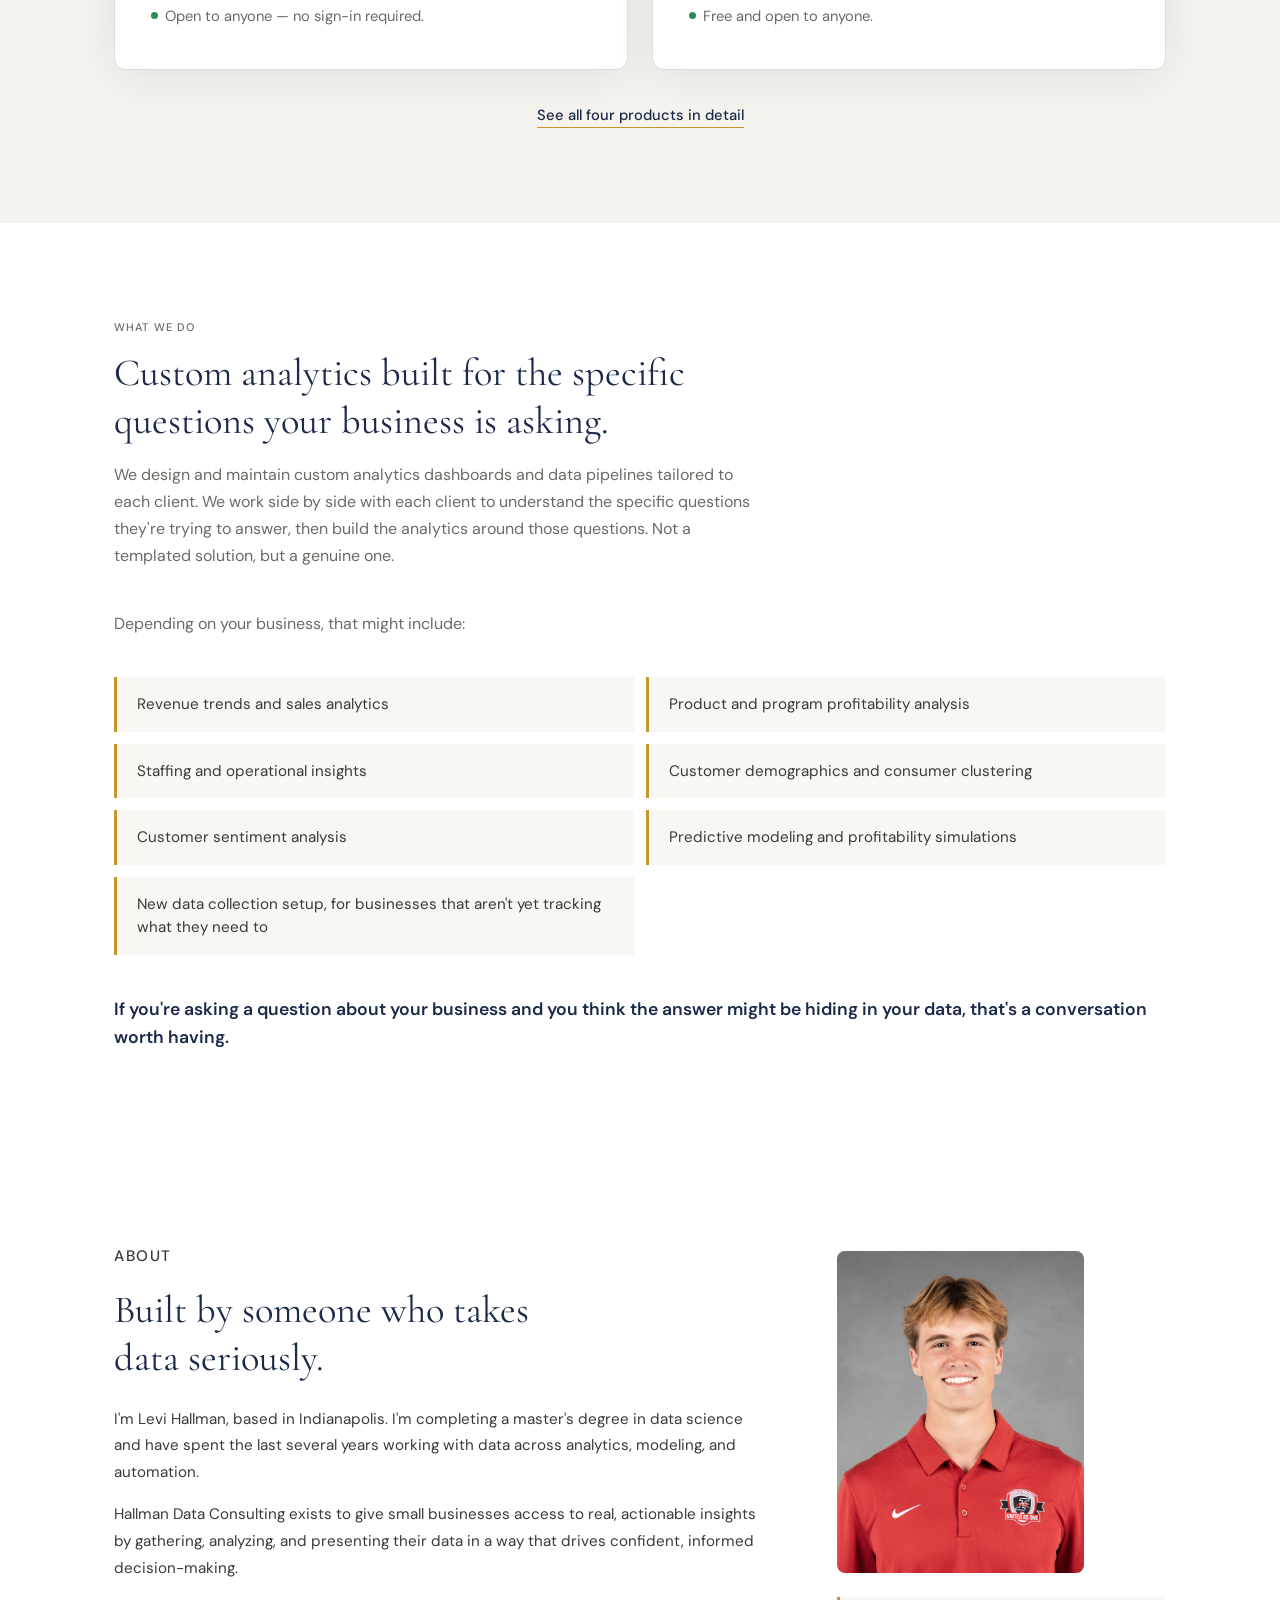
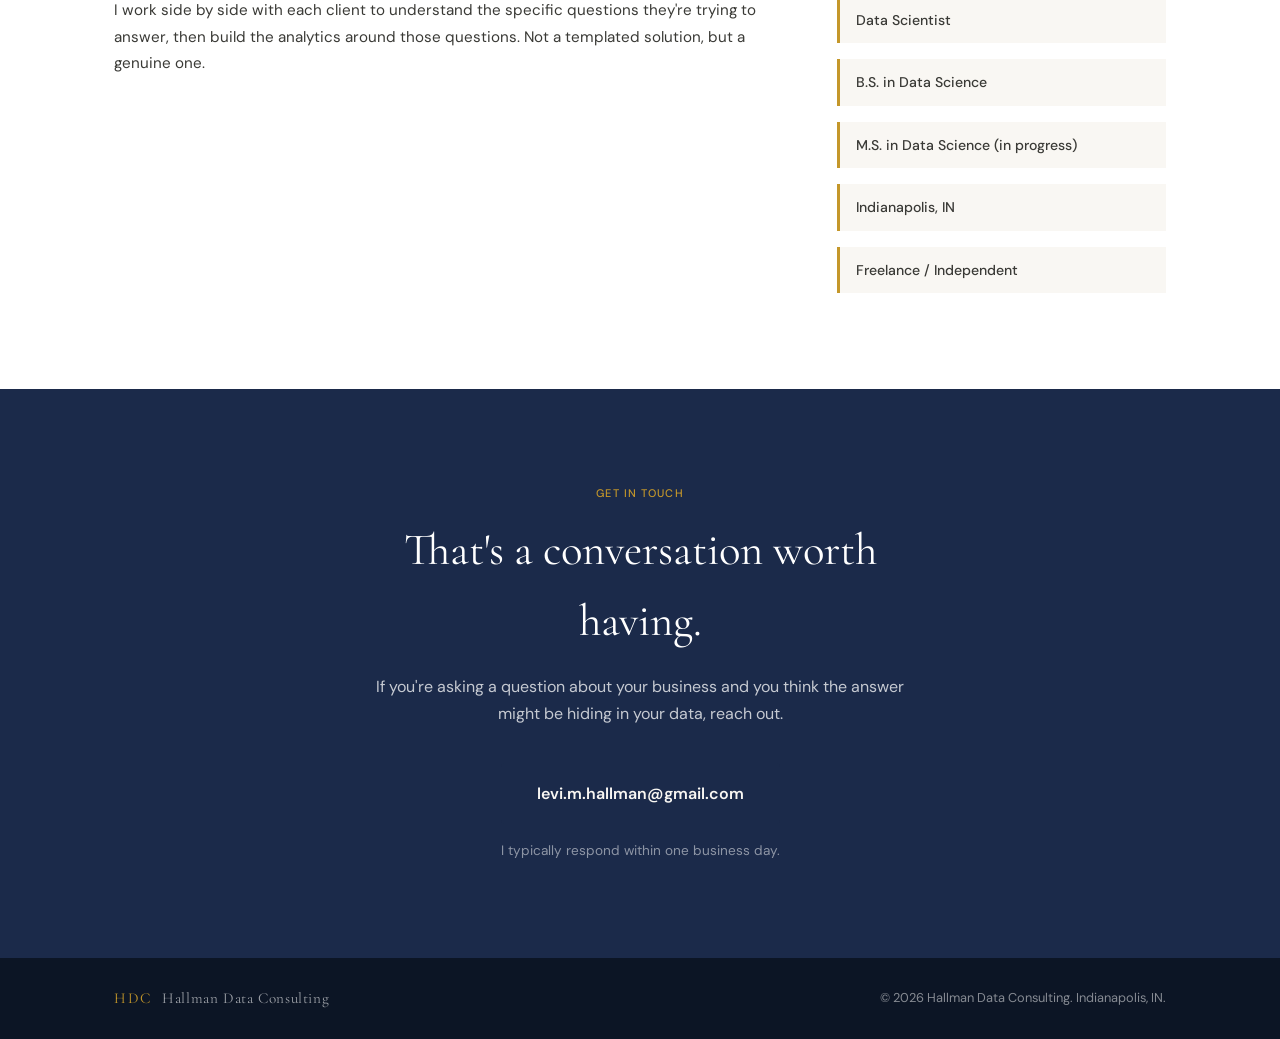
==== commit e3ffd403: "Add Vantage and the simulator, real screenshots, and the skyline hero The site showed two of the fou" ====
--- a/index.html
+++ b/index.html
@@ -7,7 +7,10 @@
   <meta property="og:title" content="Hallman Data Consulting" />
   <meta property="og:description" content="Hallman Data Consulting helps small businesses turn their data into clear, actionable insights through custom data solutions built around the questions that actually matter to your business." />
   <meta property="og:type" content="website" />
+  <meta property="og:image" content="https://hallmandata.com/assets/screens/vantage-dashboard.png" />
   <title>Hallman Data Consulting</title>
+  <link rel="icon" type="image/png" href="assets/hdc-mark.png" />
+  <link rel="apple-touch-icon" href="assets/hdc-mark.png" />
   <link rel="stylesheet" href="styles.css" />
   <link rel="preconnect" href="https://fonts.googleapis.com" />
   <link rel="preconnect" href="https://fonts.gstatic.com" crossorigin />
@@ -67,6 +70,9 @@
           </div>
         </div>
       </div>
+      <div class="hero-skyline" aria-hidden="true">
+        <img src="assets/fort-wayne-skyline.svg" alt="" />
+      </div>
     </section>
 
     <!-- ========================
@@ -97,22 +103,26 @@
       <div class="container">
         <p class="section-label">Core Products</p>
         <h2>Data products built for small business.</h2>
+        <p class="demo-intro">
+          All four are open to anyone. Two you can open straight away; the other two just ask you to sign in with Google first — there is nothing to request and no approval to wait for.
+        </p>
 
         <div class="demo-grid">
         <div class="demo-card">
           <div class="demo-preview">
-            <img src="assets/ironforgedashscreenshot.png" alt="Ironforge Fitness Member Analytics dashboard screenshot" />
+            <img src="assets/screens/ironforge-overview.png" width="1440" height="900" alt="Member analytics dashboard showing total members, active members, revenue, and membership breakdown charts" />
           </div>
           <div class="demo-details">
             <h3>Custom Analytics Dashboard</h3>
             <p>A fully custom dashboard built around your business. We connect to your data, clean it up, build models that answer your real questions, and deliver a live dashboard you can check any day.</p>
             <ul class="demo-features">
               <li>Revenue trends and sales analytics</li>
-              <li>Customer demographics and consumer clustering</li>
-              <li>Predictive modeling and profitability simulations</li>
+              <li>Customer groups and buying patterns</li>
+              <li>Forecasting and profitability simulations</li>
               <li>Individual customer lookup tool</li>
             </ul>
-            <a href="https://ironforge.hallmandata.com" target="_blank" rel="noopener noreferrer" class="btn btn-primary">View Live Demo</a>
+            <a href="https://ironforge.hallmandata.com" target="_blank" rel="noopener noreferrer" class="btn btn-primary">Open Live Demo</a>
+            <p class="product-access product-access-signin">Open to anyone — sign in with Google and you're in.</p>
           </div>
         </div>
 
@@ -166,14 +176,55 @@
             <p>Your customers are already telling you what they think, in Google reviews. This product listens to all of it and tells you exactly what's driving your ratings: not just "positive" or "negative," but whether it's your wait times, your staff, your cleanliness, or your value.</p>
             <ul class="demo-features">
               <li>Pulls and monitors Google Maps reviews automatically</li>
-              <li>Identifies specific indicators: "long wait time," "rude staff," "always fresh"</li>
+              <li>Picks out specific phrases: "long wait time," "rude staff," "always fresh"</li>
               <li>Groups feedback into categories: Service, Staff, Quality, Value, and more</li>
               <li>See how you compare to competitors in your category</li>
             </ul>
-            <a href="https://fortwayne.hallmandata.com" target="_blank" rel="noopener noreferrer" class="btn btn-primary">View Live Demo</a>
+            <a href="https://fortwayne.hallmandata.com" target="_blank" rel="noopener noreferrer" class="btn btn-primary">Open Live Demo</a>
+            <p class="product-access product-access-signin">Open to anyone — sign in with Google and you're in.</p>
+          </div>
+        </div>
+
+        <div class="demo-card">
+          <div class="demo-preview">
+            <img src="assets/screens/vantage-dashboard.png" width="1440" height="900" loading="lazy" alt="Vantage retail analytics dashboard showing revenue, order count, average order value, and top products" />
+          </div>
+          <div class="demo-details">
+            <h3>Vantage — Retail Analytics</h3>
+            <p>Most dashboards only let you look. Vantage lets you look and change. Browse your revenue, products, customers, and countries — then add an order, correct one, or delete one, and watch every chart update on the spot.</p>
+            <ul class="demo-features">
+              <li>Revenue, product, customer, and country views in one place</li>
+              <li>Add, edit, and delete orders directly from the dashboard</li>
+              <li>Every change shows up in the numbers immediately</li>
+              <li>Click any product or customer to see their full history</li>
+            </ul>
+            <a href="https://vantage.hallmandata.com" target="_blank" rel="noopener noreferrer" class="btn btn-primary">Try It Now</a>
+            <p class="product-access product-access-open">Open to anyone — no sign-in required.</p>
+          </div>
+        </div>
+
+        <div class="demo-card">
+          <div class="demo-preview">
+            <img src="assets/screens/simulator-home.png" width="1440" height="900" loading="lazy" alt="Business Decision Simulator home page listing seven simulators" />
+          </div>
+          <div class="demo-details">
+            <h3>Business Decision Simulator</h3>
+            <p>Run the numbers before you commit. Seven calculators that let you model a real decision with your own figures — should I raise my prices, open a second location, hire another person, take that loan?</p>
+            <ul class="demo-features">
+              <li>Product profitability and break-even timing</li>
+              <li>Expansion, staffing, and membership growth</li>
+              <li>Discount, promotion, and pricing decisions</li>
+              <li>Loan and financing — what borrowing really costs</li>
+            </ul>
+            <a href="https://simulate.hallmandata.com" target="_blank" rel="noopener noreferrer" class="btn btn-primary">Try It Now</a>
+            <p class="product-access product-access-open">Free and open to anyone.</p>
           </div>
         </div>
         </div><!-- /.demo-grid -->
+
+        <p class="demo-footer">
+          <a href="products.html" class="demo-footer-link">See all four products in detail</a>
+        </p>
 
       </div>
     </section>
--- a/styles.css
+++ b/styles.css
@@ -214,7 +214,45 @@
 .hero {
   background: linear-gradient(135deg, #1b2a4a 0%, #111e38 60%, #0c1525 100%);
   color: #ffffff;
-  padding: 100px 0 80px;
+  /* Extra room at the bottom so the skyline reads as a band under the content
+     rather than a texture behind it. */
+  padding: 100px 0 190px;
+  position: relative;
+  overflow: hidden;
+}
+
+/* Fort Wayne skyline, hand-drawn rather than photographed so it scales to any
+   width and carries no licensing. `currentColor` drives the whole silhouette,
+   so the opacity below is the only dial worth touching. */
+.hero-skyline {
+  position: absolute;
+  left: 0;
+  right: 0;
+  bottom: 0;
+  line-height: 0;
+  pointer-events: none;
+  color: #f9f7f3;
+  opacity: 0.13;
+}
+
+.hero-skyline img {
+  width: 100%;
+  height: auto;
+  display: block;
+}
+
+/* .btn-primary is navy on cream, which all but disappears against a hero
+   gradient that starts at the same navy. Gold is the one brand colour that
+   holds up on both backgrounds, so the page's main call to action reads as a
+   button rather than a dark patch. */
+.hero .btn-primary {
+  background: #c4972a;
+  color: #1b2a4a;
+}
+
+.hero .btn-primary:hover {
+  background: #d4a73a;
+  transform: translateY(-1px);
 }
 
 .hero-inner {
@@ -222,6 +260,9 @@
   grid-template-columns: 1fr 1fr;
   align-items: center;
   gap: 60px;
+  /* Above the skyline. */
+  position: relative;
+  z-index: 1;
 }
 
 .hero-eyebrow {
@@ -509,6 +550,10 @@
   display: flex;
   align-items: center;
   justify-content: center;
+  /* Matches the 1440x900 screenshots, so all four cards in the grid line up
+     whether their preview is a screenshot or the drawn sentiment graphic. */
+  aspect-ratio: 16 / 10;
+  overflow: hidden;
 }
 
 .demo-grid {
@@ -524,7 +569,135 @@
 
 .demo-preview-sentiment {
   background: #1b2a4a;
-  padding: 32px 28px;
+  padding: 24px 28px;
+}
+
+.demo-preview-sentiment .sentiment-preview {
+  width: 100%;
+  gap: 12px;
+}
+
+/* Screenshots are captured at 1440x900; the fixed ratio keeps the grid from
+   reflowing while they load. */
+.demo-preview img {
+  width: 100%;
+  height: auto;
+  aspect-ratio: 16 / 10;
+  object-fit: cover;
+  object-position: top left;
+}
+
+.demo-footer {
+  margin-top: 32px;
+  text-align: center;
+}
+
+.demo-footer-link {
+  font-size: 0.92rem;
+  font-weight: 500;
+  color: #1b2a4a;
+  border-bottom: 1px solid #c4972a;
+  padding-bottom: 2px;
+}
+
+.demo-footer-link:hover {
+  color: #c4972a;
+}
+
+/* ---------- SCREENSHOT TABS ---------- */
+
+.shot-tabs {
+  display: flex;
+  flex-direction: column;
+  gap: 12px;
+}
+
+.shot-tablist {
+  display: flex;
+  flex-wrap: wrap;
+  gap: 6px;
+}
+
+.shot-tablist button {
+  font-family: inherit;
+  font-size: 0.78rem;
+  font-weight: 500;
+  letter-spacing: 0.02em;
+  color: #6b6a65;
+  background: transparent;
+  border: 1px solid #e0ddd6;
+  border-radius: 999px;
+  padding: 6px 14px;
+  cursor: pointer;
+  transition: color 0.15s, border-color 0.15s, background 0.15s;
+}
+
+.shot-tablist button:hover {
+  color: #1b2a4a;
+  border-color: #c4972a;
+}
+
+.shot-tablist button[aria-selected='true'] {
+  color: #ffffff;
+  background: #1b2a4a;
+  border-color: #1b2a4a;
+}
+
+.shot-tablist button:focus-visible {
+  outline: 2px solid #c4972a;
+  outline-offset: 2px;
+}
+
+.shot-panel {
+  border: 1px solid #e0ddd6;
+  border-radius: 12px;
+  overflow: hidden;
+  box-shadow: 0 8px 40px rgba(27, 42, 74, 0.08);
+  background: #f9f7f3;
+}
+
+.shot-panel[hidden] {
+  display: none;
+}
+
+.shot-panel img {
+  width: 100%;
+  height: auto;
+  display: block;
+  aspect-ratio: 16 / 10;
+  object-fit: cover;
+  object-position: top left;
+}
+
+/* ---------- PRODUCT ACCESS NOTE ---------- */
+
+.product-access {
+  margin-top: 14px;
+  font-size: 0.8rem;
+  color: #6b6a65;
+  padding-left: 14px;
+  position: relative;
+}
+
+.product-access::before {
+  content: '';
+  position: absolute;
+  left: 0;
+  top: 0.5em;
+  width: 7px;
+  height: 7px;
+  border-radius: 50%;
+  background: #6b6a65;
+}
+
+/* Both states mean "you can get in right now". Green is straight through,
+   gold is one Google click away — neither should read as a locked door. */
+.product-access-open::before {
+  background: #2e8b57;
+}
+
+.product-access-signin::before {
+  background: #c4972a;
 }
 
 .demo-placeholder {
@@ -574,12 +747,17 @@
   position: relative;
 }
 
+/* Drawn rather than typed: a glyph bullet renders differently on every
+   platform and shows up as an emoji on some of them. */
 .demo-features li::before {
-  content: '✓';
+  content: '';
   position: absolute;
   left: 0;
-  color: #c4972a;
-  font-weight: 700;
+  top: 0.62em;
+  width: 7px;
+  height: 7px;
+  background: #c4972a;
+  transform: rotate(45deg);
 }
 
 /* ---------- ABOUT ---------- */
@@ -760,6 +938,12 @@
 
 .product-card-reverse > * {
   direction: ltr;
+}
+
+/* Holds either a .shot-tabs gallery or a single .product-visual, so the grid
+   column behaves the same either way. */
+.product-visual-col {
+  min-width: 0;
 }
 
 .product-visual {
@@ -1006,7 +1190,18 @@
   }
 
   .hero {
-    padding: 64px 0 56px;
+    /* The SVG is 1440x280, so on a narrow screen it renders far shorter and
+       needs correspondingly less clearance beneath the copy. */
+    padding: 64px 0 110px;
+  }
+
+  /* At phone widths a full-width skyline is only ~75px tall and reads as a
+     smudge. Overflowing the viewport and centring on the tallest towers keeps
+     the landmarks legible; .hero already clips the excess. */
+  .hero-skyline img {
+    width: 200%;
+    max-width: none;
+    margin-left: -52%;
   }
 
   .what-we-do,
